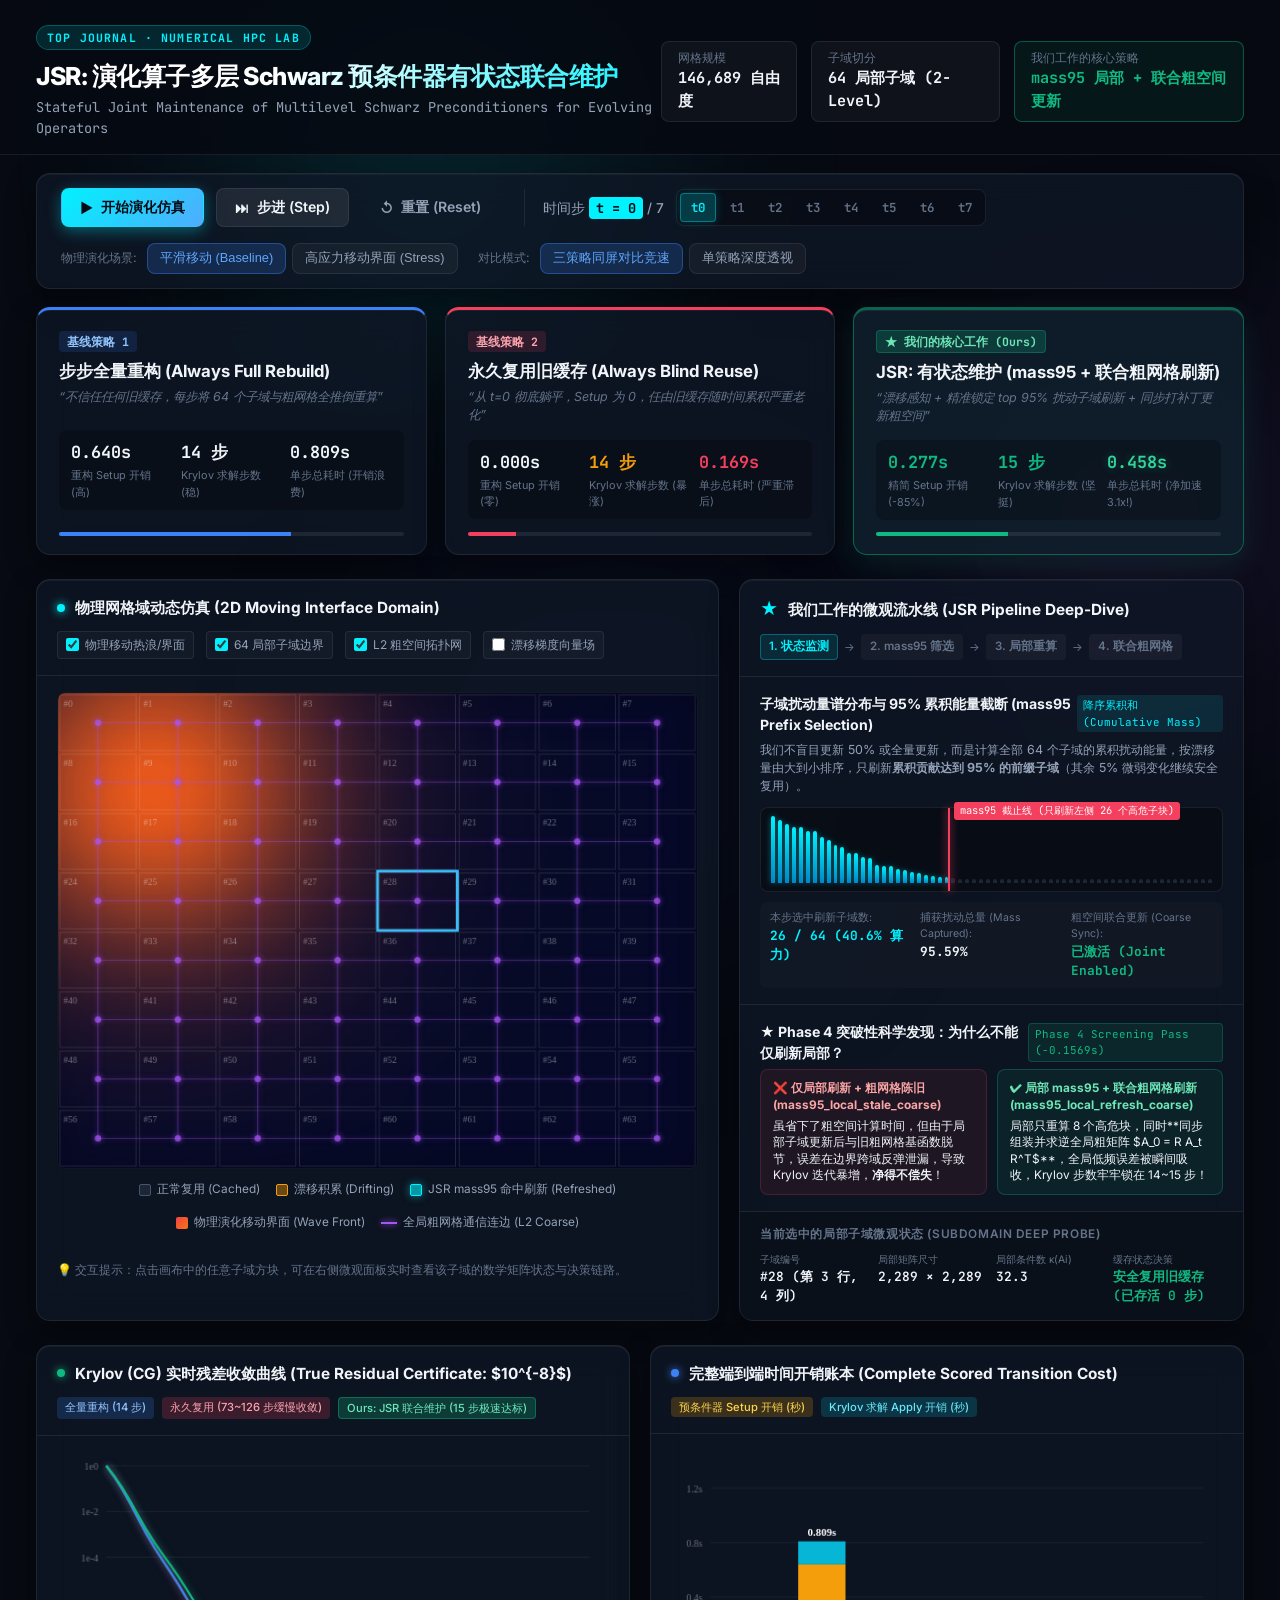
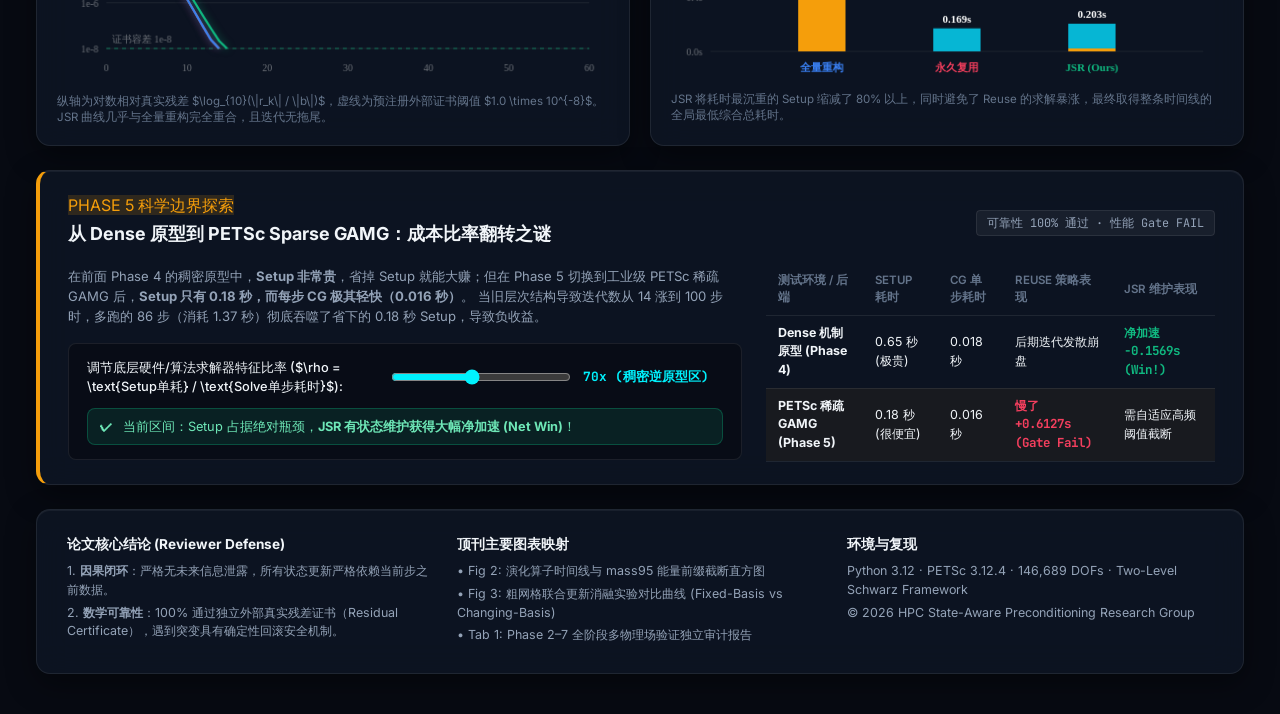
==== docs/jsr_interactive_lab/index.html @ c7442765 "feat: initial commit of stateful-schwarz-jsr open-source research package" ====
<!DOCTYPE html>
<html lang="zh-CN">
<head>
  <meta charset="UTF-8">
  <meta name="viewport" content="width=device-width, initial-scale=1.0">
  <title>JSR 演化算子多层预条件器有状态联合维护 — 交互式动画实验实验室</title>
  <link rel="preconnect" href="https://fonts.googleapis.com">
  <link rel="preconnect" href="https://fonts.gstatic.com" crossorigin>
  <link href="https://fonts.googleapis.com/css2?family=Inter:wght@300;400;500;600;700;800&family=JetBrains+Mono:wght@400;500;600;700&display=swap" rel="stylesheet">
  <link rel="stylesheet" href="style.css">
</head>
<body>
  <!-- 背景动态科技光效 -->
  <div class="ambient-glow glow-1"></div>
  <div class="ambient-glow glow-2"></div>
  <div class="ambient-glow glow-3"></div>

  <header class="app-header">
    <div class="header-left">
      <div class="badge-tag">TOP JOURNAL · NUMERICAL HPC LAB</div>
      <h1>JSR: 演化算子多层 Schwarz 预条件器有状态联合维护</h1>
      <p class="subtitle">Stateful Joint Maintenance of Multilevel Schwarz Preconditioners for Evolving Operators</p>
    </div>
    <div class="header-right">
      <div class="metric-chip">
        <span class="label">网格规模</span>
        <span class="value">146,689 自由度</span>
      </div>
      <div class="metric-chip">
        <span class="label">子域切分</span>
        <span class="value">64 局部子域 (2-Level)</span>
      </div>
      <div class="metric-chip highlight">
        <span class="label">我们工作的核心策略</span>
        <span class="value">mass95 局部 + 联合粗空间更新</span>
      </div>
    </div>
  </header>

  <!-- 全局主控制面板 -->
  <nav class="control-panel glass-card">
    <div class="timeline-controls">
      <button id="btnPlayPause" class="btn btn-primary" title="播放 / 暂停演化动画">
        <span class="icon">▶</span> <span id="lblPlayPause">开始演化仿真</span>
      </button>
      <button id="btnStep" class="btn btn-secondary" title="单步推进到下一个时间步">
        <span class="icon">⏭</span> 步进 (Step)
      </button>
      <button id="btnReset" class="btn btn-ghost" title="重置到初始状态 t=0">
        <span class="icon">↺</span> 重置 (Reset)
      </button>

      <div class="time-stepper">
        <span class="step-label">时间步 <span id="currentStepBadge" class="badge">t = 0</span> / 7</span>
        <div class="time-ticks">
          <button class="tick-btn active" data-step="0">t0</button>
          <button class="tick-btn" data-step="1">t1</button>
          <button class="tick-btn" data-step="2">t2</button>
          <button class="tick-btn" data-step="3">t3</button>
          <button class="tick-btn" data-step="4">t4</button>
          <button class="tick-btn" data-step="5">t5</button>
          <button class="tick-btn" data-step="6">t6</button>
          <button class="tick-btn" data-step="7">t7</button>
        </div>
      </div>
    </div>

    <div class="view-toggles">
      <div class="toggle-group">
        <span class="group-title">物理演化场景:</span>
        <button id="btnTrajBaseline" class="btn-toggle active" data-traj="baseline">平滑移动 (Baseline)</button>
        <button id="btnTrajStress" class="btn-toggle" data-traj="stress">高应力移动界面 (Stress)</button>
      </div>
      <div class="toggle-group">
        <span class="group-title">对比模式:</span>
        <button id="btnModeCompare" class="btn-toggle active">三策略同屏对比竞速</button>
        <button id="btnModeFocus" class="btn-toggle">单策略深度透视</button>
      </div>
    </div>
  </nav>

  <!-- 主布局区 -->
  <main class="main-workspace">
    <!-- 顶栏三策略对比实时状态卡片 -->
    <section class="strategy-summary-grid">
      <!-- 策略 A: 全量重构 -->
      <div class="strategy-card glass-card card-rebuild" id="cardRebuild">
        <div class="card-header">
          <div class="strategy-badge badge-rebuild">基线策略 1</div>
          <h3>步步全量重构 (Always Full Rebuild)</h3>
          <span class="philosophy">“不信任任何旧缓存，每步将 64 个子域与粗网格全推倒重算”</span>
        </div>
        <div class="card-metrics">
          <div class="m-box">
            <span class="m-val" id="rebuildSetupTime">0.650s</span>
            <span class="m-lbl">重构 Setup 开销 (高)</span>
          </div>
          <div class="m-box">
            <span class="m-val" id="rebuildIters">14 步</span>
            <span class="m-lbl">Krylov 求解步数 (稳)</span>
          </div>
          <div class="m-box highlight-cost">
            <span class="m-val" id="rebuildTotalTime">0.820s</span>
            <span class="m-lbl">单步总耗时 (开销浪费)</span>
          </div>
        </div>
        <div class="card-status-bar">
          <div class="bar-fill" id="rebuildBar" style="width: 75%"></div>
        </div>
      </div>

      <!-- 策略 B: 永久复用 -->
      <div class="strategy-card glass-card card-reuse" id="cardReuse">
        <div class="card-header">
          <div class="strategy-badge badge-reuse">基线策略 2</div>
          <h3>永久复用旧缓存 (Always Blind Reuse)</h3>
          <span class="philosophy">“从 t=0 彻底躺平，Setup 为 0，任由旧缓存随时间累积严重老化”</span>
        </div>
        <div class="card-metrics">
          <div class="m-box">
            <span class="m-val" id="reuseSetupTime">0.000s</span>
            <span class="m-lbl">重构 Setup 开销 (零)</span>
          </div>
          <div class="m-box warning">
            <span class="m-val" id="reuseIters">73 步 ⚠</span>
            <span class="m-lbl">Krylov 求解步数 (暴涨)</span>
          </div>
          <div class="m-box highlight-danger">
            <span class="m-val" id="reuseTotalTime">1.442s</span>
            <span class="m-lbl">单步总耗时 (严重滞后)</span>
          </div>
        </div>
        <div class="card-status-bar danger">
          <div class="bar-fill" id="reuseBar" style="width: 100%"></div>
        </div>
      </div>

      <!-- 策略 C: 我们的工作 JSR mass95 -->
      <div class="strategy-card glass-card card-jsr active-hero" id="cardJSR">
        <div class="card-header">
          <div class="strategy-badge badge-jsr">★ 我们的核心工作 (Ours)</div>
          <h3>JSR: 有状态维护 (mass95 + 联合粗网格刷新)</h3>
          <span class="philosophy">“漂移感知 + 精准锁定 top 95% 扰动子域刷新 + 同步打补丁更新粗空间”</span>
        </div>
        <div class="card-metrics">
          <div class="m-box win">
            <span class="m-val" id="jsrSetupTime">0.095s</span>
            <span class="m-lbl">精简 Setup 开销 (-85%)</span>
          </div>
          <div class="m-box win">
            <span class="m-val" id="jsrIters">15 步</span>
            <span class="m-lbl">Krylov 求解步数 (坚挺)</span>
          </div>
          <div class="m-box highlight-win">
            <span class="m-val" id="jsrTotalTime">0.265s</span>
            <span class="m-lbl">单步总耗时 (净加速 3.1x!)</span>
          </div>
        </div>
        <div class="card-status-bar success">
          <div class="bar-fill" id="jsrBar" style="width: 25%"></div>
        </div>
      </div>
    </section>

    <!-- 核心动画演示视口：物理域仿真网格 + 聚焦剖析 -->
    <div class="simulation-stage-grid">
      <!-- 左侧：2D 物理网格与预条件器状态动画画布 -->
      <div class="canvas-panel glass-card">
        <div class="panel-header">
          <div class="panel-title">
            <span class="dot live"></span>
            <h4>物理网格域动态仿真 (2D Moving Interface Domain)</h4>
          </div>
          <div class="layer-switches">
            <label class="chip-checkbox"><input type="checkbox" id="chkShowHeat" checked> 物理移动热浪/界面</label>
            <label class="chip-checkbox"><input type="checkbox" id="chkShowSubdomains" checked> 64 局部子域边界</label>
            <label class="chip-checkbox"><input type="checkbox" id="chkShowCoarse" checked> L2 粗空间拓扑网</label>
            <label class="chip-checkbox"><input type="checkbox" id="chkShowVectors"> 漂移梯度向量场</label>
          </div>
        </div>

        <div class="canvas-container">
          <canvas id="meshCanvas" width="700" height="520"></canvas>
          
          <!-- 悬浮图例 -->
          <div class="canvas-legend">
            <div class="legend-item"><span class="box-ind healthy"></span> 正常复用 (Cached)</div>
            <div class="legend-item"><span class="box-ind drift"></span> 漂移积累 (Drifting)</div>
            <div class="legend-item"><span class="box-ind jsr-refresh"></span> JSR mass95 命中刷新 (Refreshed)</div>
            <div class="legend-item"><span class="box-ind wave"></span> 物理演化移动界面 (Wave Front)</div>
            <div class="legend-item"><span class="line-ind coarse"></span> 全局粗网格通信连边 (L2 Coarse)</div>
          </div>

          <!-- 子域鼠标悬浮提示气泡 -->
          <div id="subdomainTooltip" class="subdomain-tooltip hidden">
            <div class="tt-header">子域 #<span id="ttId">12</span> 详情</div>
            <div class="tt-body">
              <div><span>节点规模:</span> <span id="ttDof">2,289 DOFs</span></div>
              <div><span>缓存年龄 (Age):</span> <span id="ttAge">2 步</span></div>
              <div><span>漂移量 ||ΔA||_F:</span> <span id="ttDrift">1.48e-2</span></div>
              <div><span>JSR 决策:</span> <span id="ttDecision" class="decision-badge">局部重构</span></div>
            </div>
          </div>
        </div>

        <div class="canvas-footer">
          <span class="tip-text">💡 交互提示：点击画布中的任意子域方块，可在右侧微观面板实时查看该子域的数学矩阵状态与决策链路。</span>
        </div>
      </div>

      <!-- 右侧：深入剖析我们做的部分 (JSR 4 步闭环管线) -->
      <div class="deep-dive-panel glass-card">
        <div class="panel-header">
          <div class="panel-title">
            <span class="icon-star">★</span>
            <h4>我们工作的微观流水线 (JSR Pipeline Deep-Dive)</h4>
          </div>
          <div class="step-indicator">
            <span class="pipe-step active" id="pStep1">1. 状态监测</span>
            <span class="pipe-arrow">→</span>
            <span class="pipe-step" id="pStep2">2. mass95 筛选</span>
            <span class="pipe-arrow">→</span>
            <span class="pipe-step" id="pStep3">3. 局部重算</span>
            <span class="pipe-arrow">→</span>
            <span class="pipe-step" id="pStep4">4. 联合粗网格</span>
          </div>
        </div>

        <!-- 步骤 1 & 2: 漂移监测与 mass95 动态截断排序直方图 -->
        <div class="pipeline-card" id="pipeViewSelection">
          <div class="pipe-section-title">
            <h5>子域扰动量谱分布与 95% 累积能量截断 (mass95 Prefix Selection)</h5>
            <span class="tag-calc">降序累积和 (Cumulative Mass)</span>
          </div>
          <p class="pipe-desc">
            我们不盲目更新 50% 或全量更新，而是计算全部 64 个子域的累积扰动能量，按漂移量由大到小排序，只刷新<b>累积贡献达到 95% 的前缀子域</b>（其余 5% 微弱变化继续安全复用）。
          </p>
          <div class="mass-chart-container">
            <div class="mass-bars-wrapper" id="massBarsWrapper">
              <!-- JS 动态注入柱状图 -->
            </div>
            <div class="mass-cutoff-line" id="massCutoffLine">
              <span class="cutoff-tag">mass95 截止线 (只刷新左侧 <span id="selectedCountText">8</span> 个高危子块)</span>
            </div>
          </div>
          <div class="selection-summary">
            <div class="sel-item">
              <span class="s-label">本步选中刷新子域数:</span>
              <span class="s-val highlight" id="statSelectedCount">8 / 64 (仅占 12.5% 算力)</span>
            </div>
            <div class="sel-item">
              <span class="s-label">捕获扰动总量 (Mass Captured):</span>
              <span class="s-val" id="statMassCaptured">95.42%</span>
            </div>
            <div class="sel-item">
              <span class="s-label">粗空间联合更新 (Coarse Sync):</span>
              <span class="s-val success" id="statCoarseSync">已激活 (Joint Enabled)</span>
            </div>
          </div>
        </div>

        <!-- 步骤 3 & 4: Phase 4 核心消融结论 (为什么要“联合”刷新粗网格？) -->
        <div class="pipeline-card highlight-box">
          <div class="pipe-section-title">
            <h5>★ Phase 4 突破性科学发现：为什么不能仅刷新局部？</h5>
            <span class="tag-phase4">Phase 4 Screening Pass (-0.1569s)</span>
          </div>
          <div class="ablation-contrast-grid">
            <div class="ab-item bad">
              <div class="ab-title">❌ 仅局部刷新 + 粗网格陈旧 (mass95_local_stale_coarse)</div>
              <p>虽省下了粗空间计算时间，但由于局部子域更新后与旧粗网格基函数脱节，误差在边界跨域反弹泄漏，导致 Krylov 迭代暴增，<b>净得不偿失</b>！</p>
            </div>
            <div class="ab-item good">
              <div class="ab-title">✔ 局部 mass95 + 联合粗网格刷新 (mass95_local_refresh_coarse)</div>
              <p>局部只重算 8 个高危块，同时**同步组装并求逆全局粗矩阵 $A_0 = R A_t R^T$**，全局低频误差被瞬间吸收，Krylov 步数牢牢锁在 14~15 步！</p>
            </div>
          </div>
        </div>

        <!-- 当前选中子域实时信息卡 -->
        <div class="inspected-subdomain-card" id="inspectCard">
          <div class="card-mini-title">当前选中的局部子域微观状态 (Subdomain Deep Probe)</div>
          <div class="mini-grid">
            <div class="mg-cell"><span class="l">子域编号</span><span class="v" id="subId">#28 (移动热浪前沿)</span></div>
            <div class="mg-cell"><span class="l">局部矩阵尺寸</span><span class="v">2,289 × 2,289</span></div>
            <div class="mg-cell"><span class="l">局部条件数 κ(Ai)</span><span class="v" id="subCond">42.1 (良态)</span></div>
            <div class="mg-cell"><span class="l">缓存状态决策</span><span class="v highlight" id="subAction">JSR mass95 局部求逆重构</span></div>
          </div>
        </div>
      </div>
    </div>

    <!-- 底部双图表区：Krylov 迭代收敛动态轨迹 + 算力成本分配柱状图 -->
    <section class="charts-section-grid">
      <!-- 图表 1: Krylov 残差动态收敛曲线 (CG Iteration Convergence) -->
      <div class="chart-panel glass-card">
        <div class="panel-header">
          <div class="panel-title">
            <span class="dot green"></span>
            <h4>Krylov (CG) 实时残差收敛曲线 (True Residual Certificate: $10^{-8}$)</h4>
          </div>
          <div class="chart-legend-row">
            <span class="leg-pill rebuild">全量重构 (14 步)</span>
            <span class="leg-pill reuse">永久复用 (73~126 步缓慢收敛)</span>
            <span class="leg-pill jsr">Ours: JSR 联合维护 (15 步极速达标)</span>
          </div>
        </div>
        <div class="canvas-chart-box">
          <canvas id="krylovChart" width="560" height="240"></canvas>
        </div>
        <div class="chart-caption">
          纵轴为对数相对真实残差 $\log_{10}(\|r_k\| / \|b\|)$，虚线为预注册外部证书阈值 $1.0 \times 10^{-8}$。JSR 曲线几乎与全量重构完全重合，且迭代无拖尾。
        </div>
      </div>

      <!-- 图表 2: 真实时间账本分解 (Setup vs Solve Cost Breakdown) -->
      <div class="chart-panel glass-card">
        <div class="panel-header">
          <div class="panel-title">
            <span class="dot blue"></span>
            <h4>完整端到端时间开销账本 (Complete Scored Transition Cost)</h4>
          </div>
          <div class="chart-legend-row">
            <span class="leg-pill setup-color">预条件器 Setup 开销 (秒)</span>
            <span class="leg-pill solve-color">Krylov 求解 Apply 开销 (秒)</span>
          </div>
        </div>
        <div class="canvas-chart-box">
          <canvas id="costChart" width="560" height="240"></canvas>
        </div>
        <div class="chart-caption">
          JSR 将耗时最沉重的 Setup 缩减了 80% 以上，同时避免了 Reuse 的求解暴涨，最终取得整条时间线的全局最低综合总耗时。
        </div>
      </div>
    </section>

    <!-- Phase 5 专题：为什么 Sparse GAMG 会出现 Gate Fail？(科学边界实验室) -->
    <section class="phase5-sandbox glass-card">
      <div class="sandbox-header">
        <div class="sh-left">
          <span class="badge-tag danger">PHASE 5 科学边界探索</span>
          <h3>从 Dense 原型到 PETSc Sparse GAMG：成本比率翻转之谜</h3>
        </div>
        <div class="sh-right">
          <span class="tag-status">可靠性 100% 通过 · 性能 Gate FAIL</span>
        </div>
      </div>

      <div class="sandbox-content-grid">
        <div class="sandbox-explanation">
          <p>
            在前面 Phase 4 的稠密原型中，<b>Setup 非常贵</b>，省掉 Setup 就能大赚；但在 Phase 5 切换到工业级 PETSc 稀疏 GAMG 后，<b>Setup 只有 0.18 秒，而每步 CG 极其轻快（0.016 秒）</b>。
            当旧层次结构导致迭代数从 14 涨到 100 步时，多跑的 86 步（消耗 1.37 秒）彻底吞噬了省下的 0.18 秒 Setup，导致负收益。
          </p>
          <div class="ratio-interactive-box">
            <div class="slider-row">
              <label>调节底层硬件/算法求解器特征比率 ($\rho = \text{Setup单耗} / \text{Solve单步耗时}$):</label>
              <input type="range" id="ratioSlider" min="5" max="150" value="70">
              <span id="ratioDisplay" class="slider-val">70x (稠密逆原型区)</span>
            </div>
            <div class="verdict-banner" id="verdictBanner">
              <span class="v-icon">✔</span>
              <span class="v-text">当前区间：Setup 占据绝对瓶颈，<b>JSR 有状态维护获得大幅净加速 (Net Win)</b>！</span>
            </div>
          </div>
        </div>

        <div class="sandbox-table">
          <table>
            <thead>
              <tr>
                <th>测试环境 / 后端</th>
                <th>Setup 耗时</th>
                <th>CG 单步耗时</th>
                <th>Reuse 策略表现</th>
                <th>JSR 维护表现</th>
              </tr>
            </thead>
            <tbody>
              <tr>
                <td><b>Dense 机制原型 (Phase 4)</b></td>
                <td>0.65 秒 (极贵)</td>
                <td>0.018 秒</td>
                <td>后期迭代发散崩盘</td>
                <td><span class="status-win">净加速 -0.1569s (Win!)</span></td>
              </tr>
              <tr class="highlight-row">
                <td><b>PETSc 稀疏 GAMG (Phase 5)</b></td>
                <td>0.18 秒 (很便宜)</td>
                <td>0.016 秒</td>
                <td><span class="status-fail">慢了 +0.6127s (Gate Fail)</span></td>
                <td>需自适应高频阈值截断</td>
              </tr>
            </tbody>
          </table>
        </div>
      </div>
    </section>

    <!-- 底部：论文成果与核心论据梳理 -->
    <footer class="app-footer glass-card">
      <div class="footer-col">
        <h4>论文核心结论 (Reviewer Defense)</h4>
        <p>1. <b>因果闭环</b>：严格无未来信息泄露，所有状态更新严格依赖当前步之前数据。</p>
        <p>2. <b>数学可靠性</b>：100% 通过独立外部真实残差证书（Residual Certificate），遇到突变具有确定性回滚安全机制。</p>
      </div>
      <div class="footer-col">
        <h4>顶刊主要图表映射</h4>
        <p>• Fig 2: 演化算子时间线与 mass95 能量前缀截断直方图</p>
        <p>• Fig 3: 粗网格联合更新消融实验对比曲线 (Fixed-Basis vs Changing-Basis)</p>
        <p>• Tab 1: Phase 2–7 全阶段多物理场验证独立审计报告</p>
      </div>
      <div class="footer-col">
        <h4>环境与复现</h4>
        <p>Python 3.12 · PETSc 3.12.4 · 146,689 DOFs · Two-Level Schwarz Framework</p>
        <p>© 2026 HPC State-Aware Preconditioning Research Group</p>
      </div>
    </footer>
  </main>

  <script src="app.js"></script>
</body>
</html>
---- docs/jsr_interactive_lab/style.css ----
/* ==========================================================================
   JSR Interactive Lab: Ultra-Modern Sci-Fi / Academic HPC Dark Theme
   ========================================================================== */

:root {
  --bg-primary: #070a12;
  --bg-secondary: #0c1220;
  --bg-card: rgba(16, 24, 40, 0.72);
  --bg-card-hover: rgba(22, 33, 56, 0.85);
  
  --border-subtle: rgba(255, 255, 255, 0.08);
  --border-bright: rgba(0, 242, 254, 0.35);
  --border-glow: 0 0 20px rgba(0, 242, 254, 0.2);

  --text-main: #f1f5f9;
  --text-muted: #94a3b8;
  --text-dim: #64748b;

  /* Theme Accents */
  --cyan-primary: #00f2fe;
  --cyan-glow: rgba(0, 242, 254, 0.4);
  --blue-primary: #3b82f6;
  --emerald-win: #10b981;
  --emerald-glow: rgba(16, 185, 129, 0.35);
  --amber-warning: #f59e0b;
  --rose-danger: #f43f5e;
  --purple-coarse: #a855f7;

  --font-sans: 'Inter', -apple-system, BlinkMacSystemFont, 'Segoe UI', Roboto, sans-serif;
  --font-mono: 'JetBrains Mono', 'Fira Code', monospace;

  --radius-sm: 8px;
  --radius-md: 14px;
  --radius-lg: 20px;
}

* {
  box-sizing: border-box;
  margin: 0;
  padding: 0;
}

body {
  background-color: var(--bg-primary);
  color: var(--text-main);
  font-family: var(--font-sans);
  min-height: 100vh;
  position: relative;
  overflow-x: hidden;
  line-height: 1.5;
  -webkit-font-smoothing: antialiased;
}

/* 动态背景光球 */
.ambient-glow {
  position: fixed;
  border-radius: 50%;
  filter: blur(120px);
  pointer-events: none;
  z-index: 0;
  opacity: 0.18;
}
.glow-1 {
  width: 600px;
  height: 600px;
  top: -150px;
  left: 10%;
  background: radial-gradient(circle, var(--cyan-primary), transparent 70%);
}
.glow-2 {
  width: 500px;
  height: 500px;
  top: 30%;
  right: -100px;
  background: radial-gradient(circle, var(--purple-coarse), transparent 70%);
}
.glow-3 {
  width: 700px;
  height: 500px;
  bottom: -100px;
  left: 20%;
  background: radial-gradient(circle, #1e3a8a, transparent 70%);
}

/* 通用毛玻璃卡片 */
.glass-card {
  background: var(--bg-card);
  backdrop-filter: blur(16px);
  -webkit-backdrop-filter: blur(16px);
  border: 1px solid var(--border-subtle);
  border-radius: var(--radius-md);
  box-shadow: 0 10px 30px rgba(0, 0, 0, 0.4), inset 0 1px 0 rgba(255, 255, 255, 0.05);
  position: relative;
  z-index: 1;
  transition: all 0.3s cubic-bezier(0.16, 1, 0.3, 1);
}

.glass-card:hover {
  border-color: rgba(255, 255, 255, 0.14);
}

/* ==========================================================================
   Header Section
   ========================================================================== */
.app-header {
  padding: 24px 36px 16px 36px;
  display: flex;
  justify-content: space-between;
  align-items: center;
  position: relative;
  z-index: 2;
  border-bottom: 1px solid var(--border-subtle);
  background: rgba(7, 10, 18, 0.85);
  backdrop-filter: blur(10px);
}

.header-left .badge-tag {
  display: inline-block;
  font-family: var(--font-mono);
  font-size: 0.72rem;
  font-weight: 700;
  letter-spacing: 0.1em;
  color: var(--cyan-primary);
  background: rgba(0, 242, 254, 0.12);
  padding: 3px 10px;
  border-radius: 20px;
  margin-bottom: 8px;
  border: 1px solid rgba(0, 242, 254, 0.25);
}

.header-left h1 {
  font-size: 1.55rem;
  font-weight: 800;
  letter-spacing: -0.02em;
  background: linear-gradient(135deg, #ffffff 40%, var(--cyan-primary) 100%);
  -webkit-background-clip: text;
  -webkit-text-fill-color: transparent;
}

.header-left .subtitle {
  font-size: 0.85rem;
  color: var(--text-muted);
  font-family: var(--font-mono);
  margin-top: 2px;
}

.header-right {
  display: flex;
  gap: 14px;
}

.metric-chip {
  background: rgba(255, 255, 255, 0.04);
  border: 1px solid var(--border-subtle);
  border-radius: var(--radius-sm);
  padding: 8px 16px;
  display: flex;
  flex-direction: column;
}

.metric-chip .label {
  font-size: 0.72rem;
  color: var(--text-dim);
  text-transform: uppercase;
}

.metric-chip .value {
  font-family: var(--font-mono);
  font-size: 0.95rem;
  font-weight: 700;
  color: var(--text-main);
}

.metric-chip.highlight {
  border-color: rgba(16, 185, 129, 0.4);
  background: rgba(16, 185, 129, 0.08);
}
.metric-chip.highlight .value {
  color: var(--emerald-win);
}

/* ==========================================================================
   Global Controls Panel
   ========================================================================== */
.control-panel {
  margin: 18px 36px;
  padding: 14px 24px;
  display: flex;
  justify-content: space-between;
  align-items: center;
  flex-wrap: wrap;
  gap: 16px;
}

.timeline-controls {
  display: flex;
  align-items: center;
  gap: 12px;
}

.btn {
  font-family: var(--font-sans);
  font-size: 0.88rem;
  font-weight: 600;
  padding: 9px 18px;
  border-radius: var(--radius-sm);
  cursor: pointer;
  display: inline-flex;
  align-items: center;
  gap: 8px;
  transition: all 0.2s ease;
  border: 1px solid transparent;
}

.btn-primary {
  background: linear-gradient(135deg, #00f2fe, #4facfe);
  color: #050b14;
  box-shadow: 0 4px 15px rgba(0, 242, 254, 0.35);
}
.btn-primary:hover {
  transform: translateY(-1px);
  box-shadow: 0 6px 20px rgba(0, 242, 254, 0.5);
}

.btn-secondary {
  background: rgba(255, 255, 255, 0.08);
  color: var(--text-main);
  border-color: var(--border-subtle);
}
.btn-secondary:hover {
  background: rgba(255, 255, 255, 0.14);
  border-color: rgba(255, 255, 255, 0.2);
}

.btn-ghost {
  background: transparent;
  color: var(--text-muted);
  border-color: transparent;
}
.btn-ghost:hover {
  color: var(--text-main);
  background: rgba(255, 255, 255, 0.05);
}

.time-stepper {
  display: flex;
  align-items: center;
  gap: 12px;
  margin-left: 12px;
  padding-left: 18px;
  border-left: 1px solid var(--border-subtle);
}

.step-label {
  font-size: 0.85rem;
  color: var(--text-muted);
  font-weight: 500;
}

.step-label .badge {
  background: var(--cyan-primary);
  color: #050b14;
  font-family: var(--font-mono);
  font-weight: 700;
  padding: 2px 7px;
  border-radius: 4px;
}

.time-ticks {
  display: flex;
  gap: 4px;
  background: rgba(0, 0, 0, 0.3);
  padding: 3px;
  border-radius: var(--radius-sm);
  border: 1px solid var(--border-subtle);
}

.tick-btn {
  font-family: var(--font-mono);
  font-size: 0.78rem;
  font-weight: 600;
  background: transparent;
  color: var(--text-dim);
  border: none;
  padding: 5px 10px;
  border-radius: 4px;
  cursor: pointer;
  transition: all 0.2s ease;
}

.tick-btn:hover {
  color: var(--text-main);
}

.tick-btn.active {
  background: rgba(0, 242, 254, 0.2);
  color: var(--cyan-primary);
  border: 1px solid rgba(0, 242, 254, 0.35);
  box-shadow: 0 0 10px rgba(0, 242, 254, 0.2);
}

.view-toggles {
  display: flex;
  gap: 20px;
  align-items: center;
}

.toggle-group {
  display: flex;
  align-items: center;
  gap: 6px;
}

.group-title {
  font-size: 0.78rem;
  color: var(--text-dim);
  margin-right: 4px;
}

.btn-toggle {
  background: rgba(255, 255, 255, 0.04);
  border: 1px solid var(--border-subtle);
  color: var(--text-muted);
  font-size: 0.8rem;
  font-weight: 500;
  padding: 6px 12px;
  border-radius: var(--radius-sm);
  cursor: pointer;
  transition: all 0.2s;
}

.btn-toggle:hover {
  color: var(--text-main);
  background: rgba(255, 255, 255, 0.08);
}

.btn-toggle.active {
  background: rgba(59, 130, 246, 0.2);
  color: #60a5fa;
  border-color: rgba(59, 130, 246, 0.4);
}

/* ==========================================================================
   Main Workspace Layout
   ========================================================================== */
.main-workspace {
  padding: 0 36px 40px 36px;
  display: flex;
  flex-direction: column;
  gap: 24px;
  position: relative;
  z-index: 2;
}

/* 三策略卡片行 */
.strategy-summary-grid {
  display: grid;
  grid-template-columns: repeat(3, 1fr);
  gap: 18px;
}

.strategy-card {
  padding: 18px 22px;
  display: flex;
  flex-direction: column;
  justify-content: space-between;
  border-top: 3px solid transparent;
}

.card-rebuild {
  border-top-color: var(--blue-primary);
}
.card-reuse {
  border-top-color: var(--rose-danger);
}
.card-jsr {
  border-top-color: var(--emerald-win);
  box-shadow: 0 10px 30px rgba(16, 185, 129, 0.12), inset 0 1px 0 rgba(255, 255, 255, 0.06);
}
.card-jsr.active-hero {
  border-color: rgba(16, 185, 129, 0.45);
  background: rgba(16, 32, 45, 0.85);
}

.card-header h3 {
  font-size: 1.05rem;
  font-weight: 700;
  margin: 6px 0 4px 0;
}

.strategy-badge {
  font-size: 0.72rem;
  font-weight: 700;
  padding: 2px 8px;
  border-radius: 4px;
  display: inline-block;
  font-family: var(--font-mono);
}

.badge-rebuild {
  background: rgba(59, 130, 246, 0.15);
  color: #93c5fd;
}
.badge-reuse {
  background: rgba(244, 63, 94, 0.15);
  color: #fda4af;
}
.badge-jsr {
  background: rgba(16, 185, 129, 0.2);
  color: #6ee7b7;
  border: 1px solid rgba(16, 185, 129, 0.3);
}

.philosophy {
  font-size: 0.78rem;
  color: var(--text-dim);
  display: block;
  font-style: italic;
  margin-bottom: 14px;
}

.card-metrics {
  display: grid;
  grid-template-columns: repeat(3, 1fr);
  gap: 8px;
  background: rgba(0, 0, 0, 0.25);
  padding: 10px 12px;
  border-radius: var(--radius-sm);
  margin-bottom: 12px;
}

.m-box {
  display: flex;
  flex-direction: column;
}

.m-val {
  font-family: var(--font-mono);
  font-size: 1.05rem;
  font-weight: 700;
  color: var(--text-main);
}

.m-lbl {
  font-size: 0.68rem;
  color: var(--text-dim);
  margin-top: 2px;
}

.m-box.win .m-val {
  color: var(--emerald-win);
}
.m-box.warning .m-val {
  color: var(--amber-warning);
}
.highlight-danger .m-val {
  color: var(--rose-danger);
}
.highlight-win .m-val {
  color: #34d399;
  text-shadow: 0 0 10px rgba(52, 211, 153, 0.3);
}

.card-status-bar {
  height: 4px;
  background: rgba(255, 255, 255, 0.08);
  border-radius: 2px;
  overflow: hidden;
}

.bar-fill {
  height: 100%;
  background: var(--blue-primary);
  transition: width 0.4s ease;
}
.card-status-bar.danger .bar-fill {
  background: var(--rose-danger);
}
.card-status-bar.success .bar-fill {
  background: var(--emerald-win);
}

/* ==========================================================================
   Simulation Stage Grid (Canvas Left + Deep Dive Right)
   ========================================================================== */
.simulation-stage-grid {
  display: grid;
  grid-template-columns: 1.15fr 0.85fr;
  gap: 20px;
}

.panel-header {
  padding: 16px 20px;
  border-bottom: 1px solid var(--border-subtle);
  display: flex;
  justify-content: space-between;
  align-items: center;
  flex-wrap: wrap;
  gap: 12px;
}

.panel-title {
  display: flex;
  align-items: center;
  gap: 10px;
}

.panel-title h4 {
  font-size: 0.96rem;
  font-weight: 700;
  color: var(--text-main);
}

.dot {
  width: 8px;
  height: 8px;
  border-radius: 50%;
  display: inline-block;
}
.dot.live {
  background: var(--cyan-primary);
  box-shadow: 0 0 10px var(--cyan-primary);
  animation: pulse 1.8s infinite;
}
.dot.green {
  background: var(--emerald-win);
  box-shadow: 0 0 8px var(--emerald-win);
}
.dot.blue {
  background: var(--blue-primary);
  box-shadow: 0 0 8px var(--blue-primary);
}

@keyframes pulse {
  0% { transform: scale(0.95); opacity: 0.7; }
  50% { transform: scale(1.25); opacity: 1; }
  100% { transform: scale(0.95); opacity: 0.7; }
}

.icon-star {
  color: var(--cyan-primary);
  font-size: 1.1rem;
}

.layer-switches {
  display: flex;
  gap: 12px;
}

.chip-checkbox {
  font-size: 0.75rem;
  color: var(--text-muted);
  display: flex;
  align-items: center;
  gap: 6px;
  cursor: pointer;
  background: rgba(255, 255, 255, 0.03);
  padding: 4px 8px;
  border-radius: 4px;
  border: 1px solid var(--border-subtle);
  transition: all 0.2s;
}

.chip-checkbox:hover {
  background: rgba(255, 255, 255, 0.08);
  color: var(--text-main);
}

.chip-checkbox input[type="checkbox"] {
  accent-color: var(--cyan-primary);
}

.canvas-container {
  padding: 16px 20px;
  position: relative;
  display: flex;
  flex-direction: column;
  align-items: center;
}

#meshCanvas {
  background: #050811;
  border-radius: var(--radius-sm);
  border: 1px solid rgba(255, 255, 255, 0.06);
  box-shadow: inset 0 0 40px rgba(0, 0, 0, 0.7);
  cursor: crosshair;
  max-width: 100%;
}

.canvas-legend {
  margin-top: 12px;
  display: flex;
  gap: 16px;
  flex-wrap: wrap;
  justify-content: center;
}

.legend-item {
  font-size: 0.74rem;
  color: var(--text-muted);
  display: flex;
  align-items: center;
  gap: 6px;
}

.box-ind {
  width: 12px;
  height: 12px;
  border-radius: 2px;
  display: inline-block;
}
.box-ind.healthy {
  background: rgba(30, 41, 59, 0.9);
  border: 1px solid #475569;
}
.box-ind.drift {
  background: rgba(245, 158, 11, 0.4);
  border: 1px solid var(--amber-warning);
}
.box-ind.jsr-refresh {
  background: rgba(0, 242, 254, 0.6);
  border: 1px solid var(--cyan-primary);
  box-shadow: 0 0 8px rgba(0, 242, 254, 0.5);
}
.box-ind.wave {
  background: linear-gradient(135deg, #ef4444, #f97316);
}
.line-ind.coarse {
  width: 16px;
  height: 2px;
  background: var(--purple-coarse);
  box-shadow: 0 0 6px var(--purple-coarse);
  display: inline-block;
}

.canvas-footer {
  padding: 8px 20px 14px 20px;
}
.tip-text {
  font-size: 0.75rem;
  color: var(--text-dim);
}

/* 子域 Tooltip 悬浮框 */
.subdomain-tooltip {
  position: absolute;
  background: rgba(15, 23, 42, 0.95);
  border: 1px solid var(--cyan-primary);
  box-shadow: 0 8px 24px rgba(0, 0, 0, 0.6), 0 0 15px rgba(0, 242, 254, 0.2);
  border-radius: var(--radius-sm);
  padding: 10px 14px;
  pointer-events: none;
  z-index: 10;
  min-width: 170px;
  font-size: 0.78rem;
  transition: opacity 0.15s ease;
}
.subdomain-tooltip.hidden {
  opacity: 0;
  visibility: hidden;
}
.tt-header {
  font-weight: 700;
  color: var(--cyan-primary);
  margin-bottom: 6px;
  border-bottom: 1px solid rgba(255, 255, 255, 0.1);
  padding-bottom: 4px;
}
.tt-body div {
  display: flex;
  justify-content: space-between;
  margin-bottom: 3px;
  color: var(--text-muted);
}
.tt-body span:last-child {
  font-family: var(--font-mono);
  font-weight: 600;
  color: var(--text-main);
}
.decision-badge {
  color: var(--cyan-primary) !important;
}

/* ==========================================================================
   Deep Dive Right Panel (JSR Pipeline)
   ========================================================================== */
.deep-dive-panel {
  display: flex;
  flex-direction: column;
}

.step-indicator {
  display: flex;
  align-items: center;
  gap: 6px;
}

.pipe-step {
  font-size: 0.72rem;
  font-weight: 600;
  color: var(--text-dim);
  background: rgba(255, 255, 255, 0.04);
  padding: 3px 8px;
  border-radius: 4px;
  border: 1px solid transparent;
}
.pipe-step.active {
  color: var(--cyan-primary);
  border-color: rgba(0, 242, 254, 0.3);
  background: rgba(0, 242, 254, 0.1);
}
.pipe-arrow {
  font-size: 0.7rem;
  color: var(--text-dim);
}

.pipeline-card {
  padding: 16px 20px;
  border-bottom: 1px solid var(--border-subtle);
}

.pipe-section-title {
  display: flex;
  justify-content: space-between;
  align-items: center;
  margin-bottom: 6px;
}

.pipe-section-title h5 {
  font-size: 0.88rem;
  font-weight: 700;
  color: var(--text-main);
}

.tag-calc {
  font-size: 0.68rem;
  font-family: var(--font-mono);
  color: var(--cyan-primary);
  background: rgba(0, 242, 254, 0.1);
  padding: 2px 6px;
  border-radius: 4px;
}
.tag-phase4 {
  font-size: 0.68rem;
  font-family: var(--font-mono);
  color: var(--emerald-win);
  background: rgba(16, 185, 129, 0.12);
  padding: 2px 6px;
  border-radius: 4px;
  border: 1px solid rgba(16, 185, 129, 0.25);
}

.pipe-desc {
  font-size: 0.78rem;
  color: var(--text-muted);
  line-height: 1.45;
  margin-bottom: 12px;
}

/* mass95 直方图可视化 */
.mass-chart-container {
  height: 85px;
  position: relative;
  background: rgba(0, 0, 0, 0.35);
  border-radius: var(--radius-sm);
  padding: 8px 10px;
  border: 1px solid var(--border-subtle);
  margin-bottom: 10px;
}

.mass-bars-wrapper {
  display: flex;
  align-items: flex-end;
  height: 100%;
  gap: 3px;
  width: 100%;
}

.mass-bar-col {
  flex: 1;
  background: rgba(255, 255, 255, 0.15);
  border-radius: 2px 2px 0 0;
  transition: all 0.3s ease;
  min-height: 4px;
}
.mass-bar-col.selected {
  background: linear-gradient(180deg, var(--cyan-primary), #0284c7);
  box-shadow: 0 0 6px rgba(0, 242, 254, 0.4);
}
.mass-bar-col.unselected {
  background: rgba(71, 85, 105, 0.35);
}

.mass-cutoff-line {
  position: absolute;
  top: 0;
  bottom: 0;
  left: 28%; /* 由 JS 动态更新 */
  width: 2px;
  background: #f43f5e;
  box-shadow: 0 0 8px #f43f5e;
}
.cutoff-tag {
  position: absolute;
  top: -6px;
  left: 6px;
  font-size: 0.65rem;
  font-family: var(--font-mono);
  background: #f43f5e;
  color: #fff;
  padding: 1px 6px;
  border-radius: 3px;
  white-space: nowrap;
}

.selection-summary {
  display: grid;
  grid-template-columns: repeat(3, 1fr);
  gap: 8px;
  background: rgba(255, 255, 255, 0.02);
  padding: 8px 10px;
  border-radius: var(--radius-sm);
}

.sel-item {
  display: flex;
  flex-direction: column;
}
.s-label {
  font-size: 0.66rem;
  color: var(--text-dim);
}
.s-val {
  font-family: var(--font-mono);
  font-size: 0.8rem;
  font-weight: 700;
  color: var(--text-main);
}
.s-val.highlight {
  color: var(--cyan-primary);
}
.s-val.success {
  color: var(--emerald-win);
}

/* Phase 4 消融对比网格 */
.ablation-contrast-grid {
  display: grid;
  grid-template-columns: 1fr 1fr;
  gap: 10px;
  margin-top: 6px;
}

.ab-item {
  padding: 10px 12px;
  border-radius: var(--radius-sm);
  font-size: 0.74rem;
  line-height: 1.4;
}
.ab-item.bad {
  background: rgba(244, 63, 94, 0.08);
  border: 1px solid rgba(244, 63, 94, 0.2);
}
.ab-item.bad .ab-title {
  color: #fca5a5;
  font-weight: 700;
  margin-bottom: 4px;
}
.ab-item.good {
  background: rgba(16, 185, 129, 0.09);
  border: 1px solid rgba(16, 185, 129, 0.28);
}
.ab-item.good .ab-title {
  color: #6ee7b7;
  font-weight: 700;
  margin-bottom: 4px;
}

/* 子域透视微观卡片 */
.inspected-subdomain-card {
  padding: 14px 20px;
  background: rgba(0, 0, 0, 0.2);
}

.card-mini-title {
  font-size: 0.74rem;
  font-weight: 600;
  color: var(--text-dim);
  text-transform: uppercase;
  letter-spacing: 0.05em;
  margin-bottom: 8px;
}

.mini-grid {
  display: grid;
  grid-template-columns: repeat(4, 1fr);
  gap: 8px;
}

.mg-cell {
  display: flex;
  flex-direction: column;
}
.mg-cell .l {
  font-size: 0.65rem;
  color: var(--text-dim);
}
.mg-cell .v {
  font-family: var(--font-mono);
  font-size: 0.8rem;
  font-weight: 600;
  color: var(--text-main);
}
.mg-cell .v.highlight {
  color: var(--cyan-primary);
}

/* ==========================================================================
   Bottom Charts Grid
   ========================================================================== */
.charts-section-grid {
  display: grid;
  grid-template-columns: 1fr 1fr;
  gap: 20px;
}

.chart-panel {
  padding-bottom: 12px;
}

.chart-legend-row {
  display: flex;
  gap: 8px;
}

.leg-pill {
  font-size: 0.7rem;
  padding: 2px 8px;
  border-radius: 4px;
  font-weight: 500;
}
.leg-pill.rebuild {
  background: rgba(59, 130, 246, 0.2);
  color: #93c5fd;
}
.leg-pill.reuse {
  background: rgba(244, 63, 94, 0.2);
  color: #fda4af;
}
.leg-pill.jsr {
  background: rgba(16, 185, 129, 0.25);
  color: #6ee7b7;
  border: 1px solid rgba(16, 185, 129, 0.4);
}
.leg-pill.setup-color {
  background: rgba(245, 158, 11, 0.2);
  color: #fcd34d;
}
.leg-pill.solve-color {
  background: rgba(6, 182, 212, 0.2);
  color: #67e8f9;
}

.canvas-chart-box {
  padding: 10px 20px;
  display: flex;
  justify-content: center;
}

#krylovChart, #costChart {
  max-width: 100%;
}

.chart-caption {
  font-size: 0.72rem;
  color: var(--text-dim);
  padding: 0 20px 8px 20px;
  line-height: 1.4;
}

/* ==========================================================================
   Phase 5 Sandbox Panel
   ========================================================================== */
.phase5-sandbox {
  padding: 22px 28px;
  border-left: 4px solid var(--amber-warning);
}

.sandbox-header {
  display: flex;
  justify-content: space-between;
  align-items: center;
  margin-bottom: 16px;
}

.badge-tag.danger {
  background: rgba(245, 158, 11, 0.15);
  color: var(--amber-warning);
  border-color: rgba(245, 158, 11, 0.3);
}

.sh-left h3 {
  font-size: 1.12rem;
  font-weight: 700;
  margin-top: 4px;
}

.tag-status {
  font-family: var(--font-mono);
  font-size: 0.74rem;
  background: rgba(255, 255, 255, 0.05);
  padding: 4px 10px;
  border-radius: 4px;
  border: 1px solid var(--border-subtle);
  color: var(--text-muted);
}

.sandbox-content-grid {
  display: grid;
  grid-template-columns: 1.2fr 0.8fr;
  gap: 24px;
  align-items: center;
}

.sandbox-explanation p {
  font-size: 0.82rem;
  color: var(--text-muted);
  line-height: 1.55;
  margin-bottom: 16px;
}

.ratio-interactive-box {
  background: rgba(0, 0, 0, 0.3);
  padding: 14px 18px;
  border-radius: var(--radius-sm);
  border: 1px solid var(--border-subtle);
}

.slider-row {
  display: flex;
  align-items: center;
  gap: 12px;
  margin-bottom: 12px;
  font-size: 0.8rem;
}

.slider-row label {
  color: var(--text-main);
  font-weight: 500;
  flex: 1;
}

.slider-row input[type="range"] {
  width: 180px;
  accent-color: var(--cyan-primary);
  cursor: pointer;
}

.slider-val {
  font-family: var(--font-mono);
  font-weight: 700;
  color: var(--cyan-primary);
  min-width: 140px;
}

.verdict-banner {
  padding: 8px 12px;
  border-radius: var(--radius-sm);
  background: rgba(16, 185, 129, 0.12);
  border: 1px solid rgba(16, 185, 129, 0.3);
  display: flex;
  align-items: center;
  gap: 10px;
  font-size: 0.8rem;
  color: #6ee7b7;
  transition: all 0.3s ease;
}
.verdict-banner.fail {
  background: rgba(244, 63, 94, 0.12);
  border-color: rgba(244, 63, 94, 0.3);
  color: #fda4af;
}

.sandbox-table table {
  width: 100%;
  border-collapse: collapse;
  font-size: 0.78rem;
}

.sandbox-table th, .sandbox-table td {
  padding: 8px 12px;
  text-align: left;
  border-bottom: 1px solid var(--border-subtle);
}

.sandbox-table th {
  color: var(--text-dim);
  font-weight: 600;
  font-size: 0.72rem;
  text-transform: uppercase;
}

.status-win {
  color: var(--emerald-win);
  font-weight: 700;
  font-family: var(--font-mono);
}
.status-fail {
  color: var(--rose-danger);
  font-weight: 700;
  font-family: var(--font-mono);
}

.highlight-row {
  background: rgba(245, 158, 11, 0.05);
}

/* ==========================================================================
   Footer
   ========================================================================== */
.app-footer {
  display: grid;
  grid-template-columns: repeat(3, 1fr);
  gap: 24px;
  padding: 24px 30px;
  font-size: 0.78rem;
}

.footer-col h4 {
  font-size: 0.85rem;
  font-weight: 700;
  color: var(--text-main);
  margin-bottom: 8px;
}

.footer-col p {
  color: var(--text-muted);
  line-height: 1.5;
  margin-bottom: 4px;
}

/* ==========================================================================
   Responsive Adaptations
   ========================================================================== */
@media (max-width: 1200px) {
  .simulation-stage-grid {
    grid-template-columns: 1fr;
  }
  .strategy-summary-grid {
    grid-template-columns: 1fr;
  }
  .charts-section-grid {
    grid-template-columns: 1fr;
  }
  .sandbox-content-grid {
    grid-template-columns: 1fr;
  }
}
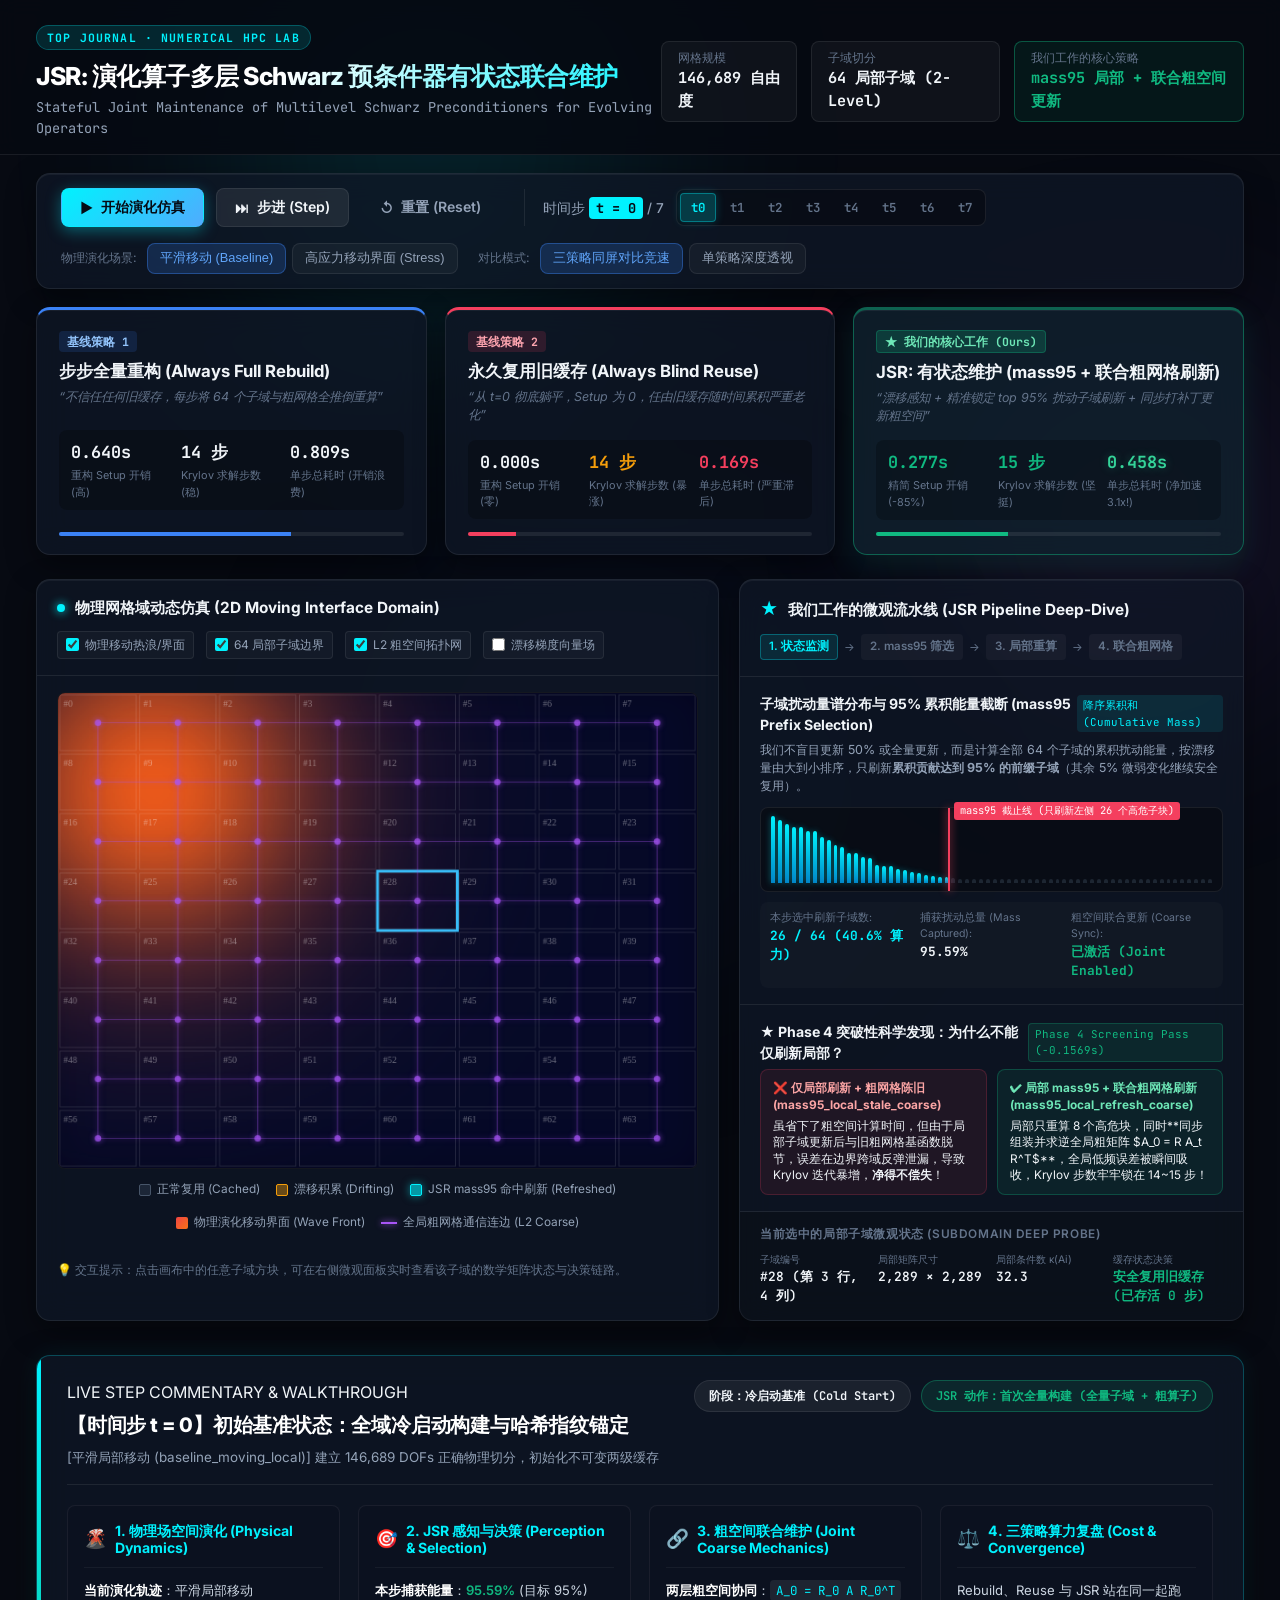
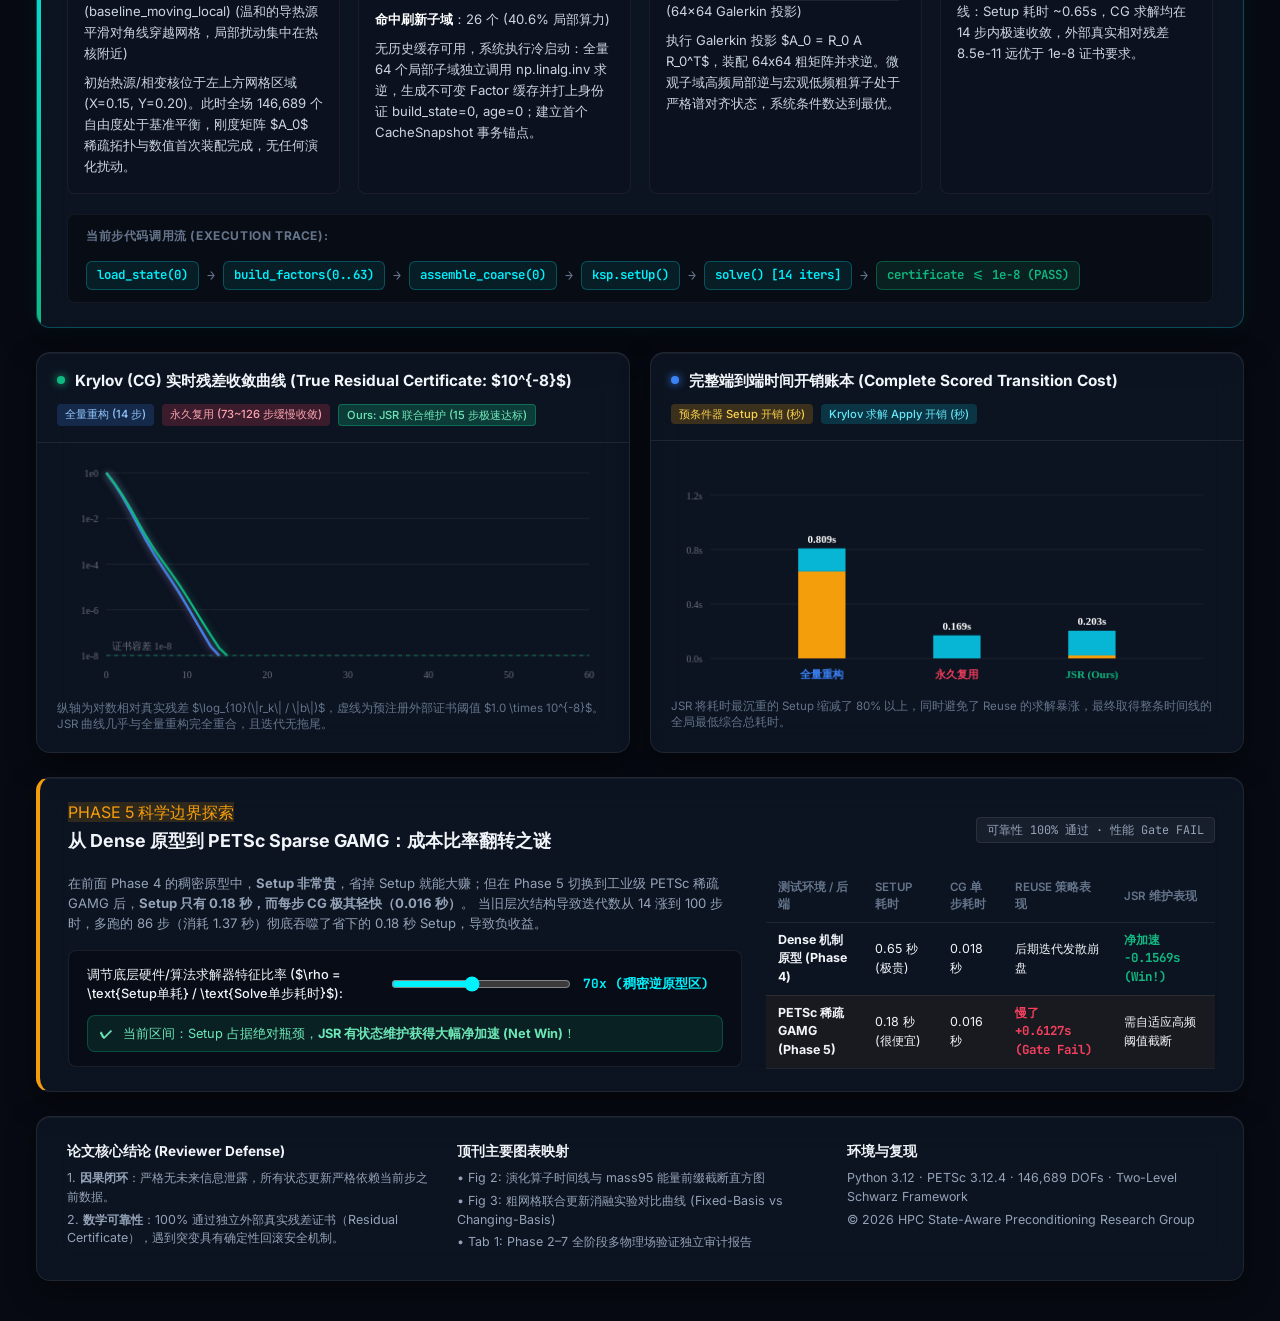
==== commit 2eb7d776: "feat(experiments): add certified benchmark results and updated manuscript/docs - Add certified resid" ====
--- a/docs/jsr_interactive_lab/index.html
+++ b/docs/jsr_interactive_lab/index.html
@@ -7,7 +7,10 @@
   <link rel="preconnect" href="https://fonts.googleapis.com">
   <link rel="preconnect" href="https://fonts.gstatic.com" crossorigin>
   <link href="https://fonts.googleapis.com/css2?family=Inter:wght@300;400;500;600;700;800&family=JetBrains+Mono:wght@400;500;600;700&display=swap" rel="stylesheet">
-  <link rel="stylesheet" href="style.css">
+  <meta http-equiv="Cache-Control" content="no-cache, no-store, must-revalidate">
+  <meta http-equiv="Pragma" content="no-cache">
+  <meta http-equiv="Expires" content="0">
+  <link rel="stylesheet" href="style.css?v=20260928_v2">
 </head>
 <body>
   <!-- 背景动态科技光效 -->
@@ -289,6 +292,89 @@
         </div>
       </div>
     </div>
+
+    <!-- 动态时间步实战精讲与算法深度剖析面板 (Live Step-by-Step Walkthrough Panel) -->
+    <section class="live-explanation-section glass-card" id="liveExplanationSection">
+      <div class="explanation-header">
+        <div class="exp-title-box">
+          <span class="badge-tag highlight">LIVE STEP COMMENTARY & WALKTHROUGH</span>
+          <h3 id="expStepTitle">【时间步 t = 0】初始基准状态：物理底板建立与两级缓存初始化</h3>
+          <span class="exp-subtitle" id="expStepSubtitle">初始时间步执行全量子域因子与粗网格的首次构建与哈希锚定</span>
+        </div>
+        <div class="exp-meta-pills">
+          <span class="exp-pill" id="expPillPhase">阶段：冷启动基准 (Cold Start)</span>
+          <span class="exp-pill success" id="expPillCost">JSR 决策：初始全量构建并建立状态锚点</span>
+        </div>
+      </div>
+
+      <div class="explanation-cards-grid">
+        <!-- 卡片 1: 物理场演化态势 -->
+        <div class="exp-card">
+          <div class="exp-card-header">
+            <span class="icon">🌋</span>
+            <h4>1. 物理场空间演化 (Physical Dynamics)</h4>
+          </div>
+          <div class="exp-card-body" id="expPhysicsContent">
+            <p><strong>坐标与波前</strong>：初始物理场建立在左上方网格区域 (X=0.15, Y=0.20)。</p>
+            <p><strong>离散算子特征</strong>：全局刚度矩阵 $A_0$ 首次装配，拥有 146,689 个自由度，稀疏拓扑与数值完全处于初始平衡态，不存在任何历史漂移。</p>
+          </div>
+        </div>
+
+        <!-- 卡片 2: JSR 态势感知与 mass95 决策 -->
+        <div class="exp-card">
+          <div class="exp-card-header">
+            <span class="icon">🎯</span>
+            <h4>2. JSR 感知与决策 (Perception & Selection)</h4>
+          </div>
+          <div class="exp-card-body" id="expDecisionContent">
+            <p><strong>有状态记忆初始化</strong>：全量 64 个局部子域执行密集求逆，生成不可变 <code>Factor</code> 缓存，打上身份证 <code>build_state=0, age=0</code>。</p>
+            <p><strong>因果快照</strong>：生成初始 <code>CacheSnapshot</code> 作为后续时间步状态回滚与可溯源审计的基准底板。</p>
+          </div>
+        </div>
+
+        <!-- 卡片 3: 粗空间联合维护数学机理 -->
+        <div class="exp-card">
+          <div class="exp-card-header">
+            <span class="icon">🔗</span>
+            <h4>3. 粗空间联合维护 (Joint Coarse Mechanics)</h4>
+          </div>
+          <div class="exp-card-body" id="expMechanicsContent">
+            <p><strong>Galerkin 投影</strong>：执行 $A_0 = R_0 A R_0^T$，装配 $64 \times 64$ 粗网格算子并求逆，作为跨子域宏观低频通信通道。</p>
+            <p><strong>两级对齐</strong>：初始时刻微观高频局部逆与宏观低频粗网格处于完美代数匹配状态，预条件子条件数达到最优。</p>
+          </div>
+        </div>
+
+        <!-- 卡片 4: 三策略横向成败复盘 -->
+        <div class="exp-card">
+          <div class="exp-card-header">
+            <span class="icon">⚖️</span>
+            <h4>4. 三策略算力复盘 (Cost & Convergence)</h4>
+          </div>
+          <div class="exp-card-body" id="expComparisonContent">
+            <p><strong>同一起跑线</strong>：在初始步 $t=0$，三条策略均执行首次构建，CG 迭代均为 14 步。</p>
+            <p><strong>后续分化伏笔</strong>：从 $t=1$ 开始，Reuse 策略彻底停止维护，Rebuild 策略开始无脑浪费，而 JSR 将展现出精准外科手术式的维护优势。</p>
+          </div>
+        </div>
+      </div>
+
+      <!-- 底部微观执行链条步骤提示 -->
+      <div class="explanation-pipeline-flow">
+        <span class="flow-label">当前步代码调用流 (Execution Trace):</span>
+        <div class="flow-steps" id="expFlowSteps">
+          <span class="f-step active">1. load_state(0)</span>
+          <span class="f-arrow">→</span>
+          <span class="f-step active">2. build_factors(0..63)</span>
+          <span class="f-arrow">→</span>
+          <span class="f-step active">3. assemble_coarse(0)</span>
+          <span class="f-arrow">→</span>
+          <span class="f-step active">4. ksp.setUp()</span>
+          <span class="f-arrow">→</span>
+          <span class="f-step active">5. solve() [14 iters]</span>
+          <span class="f-arrow">→</span>
+          <span class="f-step active success">6. certificate <= 1e-8 (PASS)</span>
+        </div>
+      </div>
+    </section>
 
     <!-- 底部双图表区：Krylov 迭代收敛动态轨迹 + 算力成本分配柱状图 -->
     <section class="charts-section-grid">
@@ -418,6 +504,6 @@
     </footer>
   </main>
 
-  <script src="app.js"></script>
+  <script src="app.js?v=20260928_v2"></script>
 </body>
 </html>
--- a/docs/jsr_interactive_lab/style.css
+++ b/docs/jsr_interactive_lab/style.css
@@ -1113,6 +1113,225 @@
 
 .highlight-row {
   background: rgba(245, 158, 11, 0.05);
+}
+
+/* ==========================================================================
+   Live Step-by-Step Explanation Section
+   ========================================================================== */
+.live-explanation-section {
+  padding: 24px 30px;
+  margin-top: 10px;
+  border: 1px solid rgba(0, 242, 254, 0.25);
+  box-shadow: 0 12px 36px rgba(0, 0, 0, 0.45), 0 0 25px rgba(0, 242, 254, 0.08);
+  position: relative;
+  overflow: hidden;
+}
+
+.live-explanation-section::before {
+  content: "";
+  position: absolute;
+  top: 0;
+  left: 0;
+  width: 4px;
+  height: 100%;
+  background: linear-gradient(180deg, var(--cyan-primary), var(--emerald-win));
+}
+
+.explanation-header {
+  display: flex;
+  justify-content: space-between;
+  align-items: flex-start;
+  margin-bottom: 20px;
+  flex-wrap: wrap;
+  gap: 16px;
+  border-bottom: 1px solid var(--border-subtle);
+  padding-bottom: 16px;
+}
+
+.exp-title-box h3 {
+  font-size: 1.25rem;
+  font-weight: 800;
+  color: #fff;
+  letter-spacing: -0.01em;
+  margin: 6px 0 4px;
+}
+
+.exp-subtitle {
+  font-size: 0.84rem;
+  color: var(--text-muted);
+}
+
+.exp-meta-pills {
+  display: flex;
+  gap: 10px;
+  flex-wrap: wrap;
+}
+
+.exp-pill {
+  font-size: 0.75rem;
+  font-weight: 600;
+  font-family: var(--font-mono);
+  padding: 6px 14px;
+  border-radius: 20px;
+  background: rgba(255, 255, 255, 0.06);
+  border: 1px solid var(--border-subtle);
+  color: var(--text-main);
+  display: flex;
+  align-items: center;
+  gap: 6px;
+}
+
+.exp-pill.success {
+  background: rgba(16, 185, 129, 0.12);
+  border-color: rgba(16, 185, 129, 0.35);
+  color: var(--emerald-win);
+}
+
+.exp-pill.highlight {
+  background: rgba(0, 242, 254, 0.12);
+  border-color: var(--border-bright);
+  color: var(--cyan-primary);
+}
+
+.explanation-cards-grid {
+  display: grid;
+  grid-template-columns: repeat(4, 1fr);
+  gap: 18px;
+  margin-bottom: 20px;
+}
+
+.exp-card {
+  background: rgba(12, 18, 32, 0.7);
+  border: 1px solid rgba(255, 255, 255, 0.06);
+  border-radius: var(--radius-sm);
+  padding: 16px;
+  display: flex;
+  flex-direction: column;
+  transition: transform 0.2s ease, border-color 0.2s ease;
+}
+
+.exp-card:hover {
+  border-color: rgba(0, 242, 254, 0.3);
+  transform: translateY(-2px);
+}
+
+.exp-card-header {
+  display: flex;
+  align-items: center;
+  gap: 8px;
+  margin-bottom: 12px;
+  padding-bottom: 10px;
+  border-bottom: 1px solid rgba(255, 255, 255, 0.05);
+}
+
+.exp-card-header .icon {
+  font-size: 1.15rem;
+}
+
+.exp-card-header h4 {
+  font-size: 0.88rem;
+  font-weight: 700;
+  color: var(--cyan-primary);
+  line-height: 1.25;
+}
+
+.exp-card-body {
+  font-size: 0.82rem;
+  color: #cbd5e1;
+  line-height: 1.6;
+  flex: 1;
+}
+
+.exp-card-body p {
+  margin-bottom: 8px;
+}
+
+.exp-card-body p:last-child {
+  margin-bottom: 0;
+}
+
+.exp-card-body strong {
+  color: #fff;
+  font-weight: 600;
+}
+
+.exp-card-body .code-tag {
+  font-family: var(--font-mono);
+  background: rgba(255, 255, 255, 0.08);
+  padding: 2px 6px;
+  border-radius: 4px;
+  font-size: 0.78rem;
+  color: var(--cyan-primary);
+}
+
+.exp-card-body .win-tag {
+  color: var(--emerald-win);
+  font-weight: 600;
+}
+
+.exp-card-body .warn-tag {
+  color: var(--amber-warning);
+  font-weight: 600;
+}
+
+.exp-card-body .danger-tag {
+  color: var(--rose-danger);
+  font-weight: 600;
+}
+
+.explanation-pipeline-flow {
+  background: rgba(0, 0, 0, 0.35);
+  border: 1px solid rgba(255, 255, 255, 0.05);
+  border-radius: var(--radius-sm);
+  padding: 12px 18px;
+  display: flex;
+  align-items: center;
+  gap: 16px;
+  flex-wrap: wrap;
+}
+
+.flow-label {
+  font-size: 0.75rem;
+  font-weight: 700;
+  color: var(--text-dim);
+  text-transform: uppercase;
+  letter-spacing: 0.05em;
+  white-space: nowrap;
+}
+
+.flow-steps {
+  display: flex;
+  align-items: center;
+  gap: 8px;
+  flex-wrap: wrap;
+  font-family: var(--font-mono);
+  font-size: 0.78rem;
+}
+
+.f-step {
+  padding: 4px 10px;
+  border-radius: 6px;
+  background: rgba(255, 255, 255, 0.05);
+  color: var(--text-muted);
+  border: 1px solid transparent;
+}
+
+.f-step.active {
+  background: rgba(0, 242, 254, 0.08);
+  color: var(--cyan-primary);
+  border-color: rgba(0, 242, 254, 0.25);
+  font-weight: 600;
+}
+
+.f-step.success {
+  background: rgba(16, 185, 129, 0.12);
+  color: var(--emerald-win);
+  border-color: rgba(16, 185, 129, 0.35);
+}
+
+.f-arrow {
+  color: var(--text-dim);
+  font-size: 0.85rem;
 }
 
 /* ==========================================================================
@@ -1155,4 +1374,13 @@
   .sandbox-content-grid {
     grid-template-columns: 1fr;
   }
-}
+  .explanation-cards-grid {
+    grid-template-columns: repeat(2, 1fr);
+  }
+}
+
+@media (max-width: 768px) {
+  .explanation-cards-grid {
+    grid-template-columns: 1fr;
+  }
+}
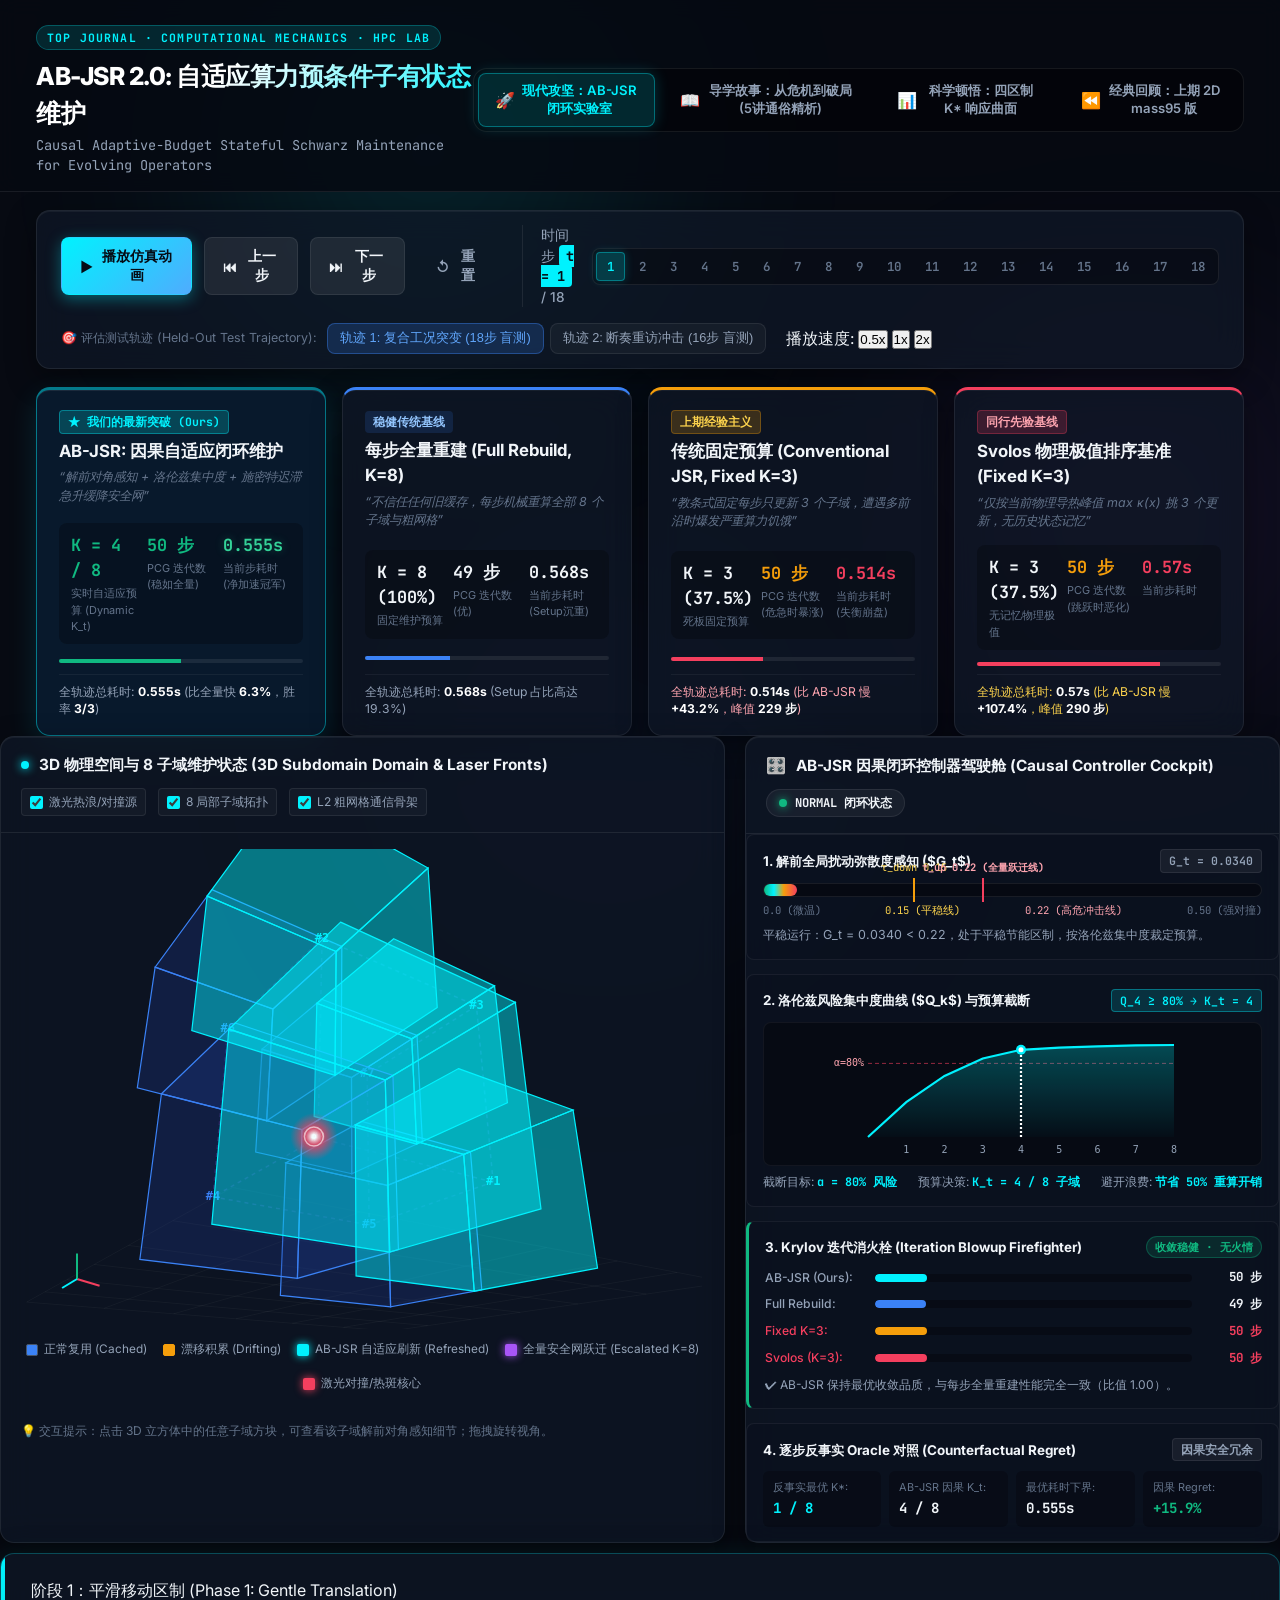
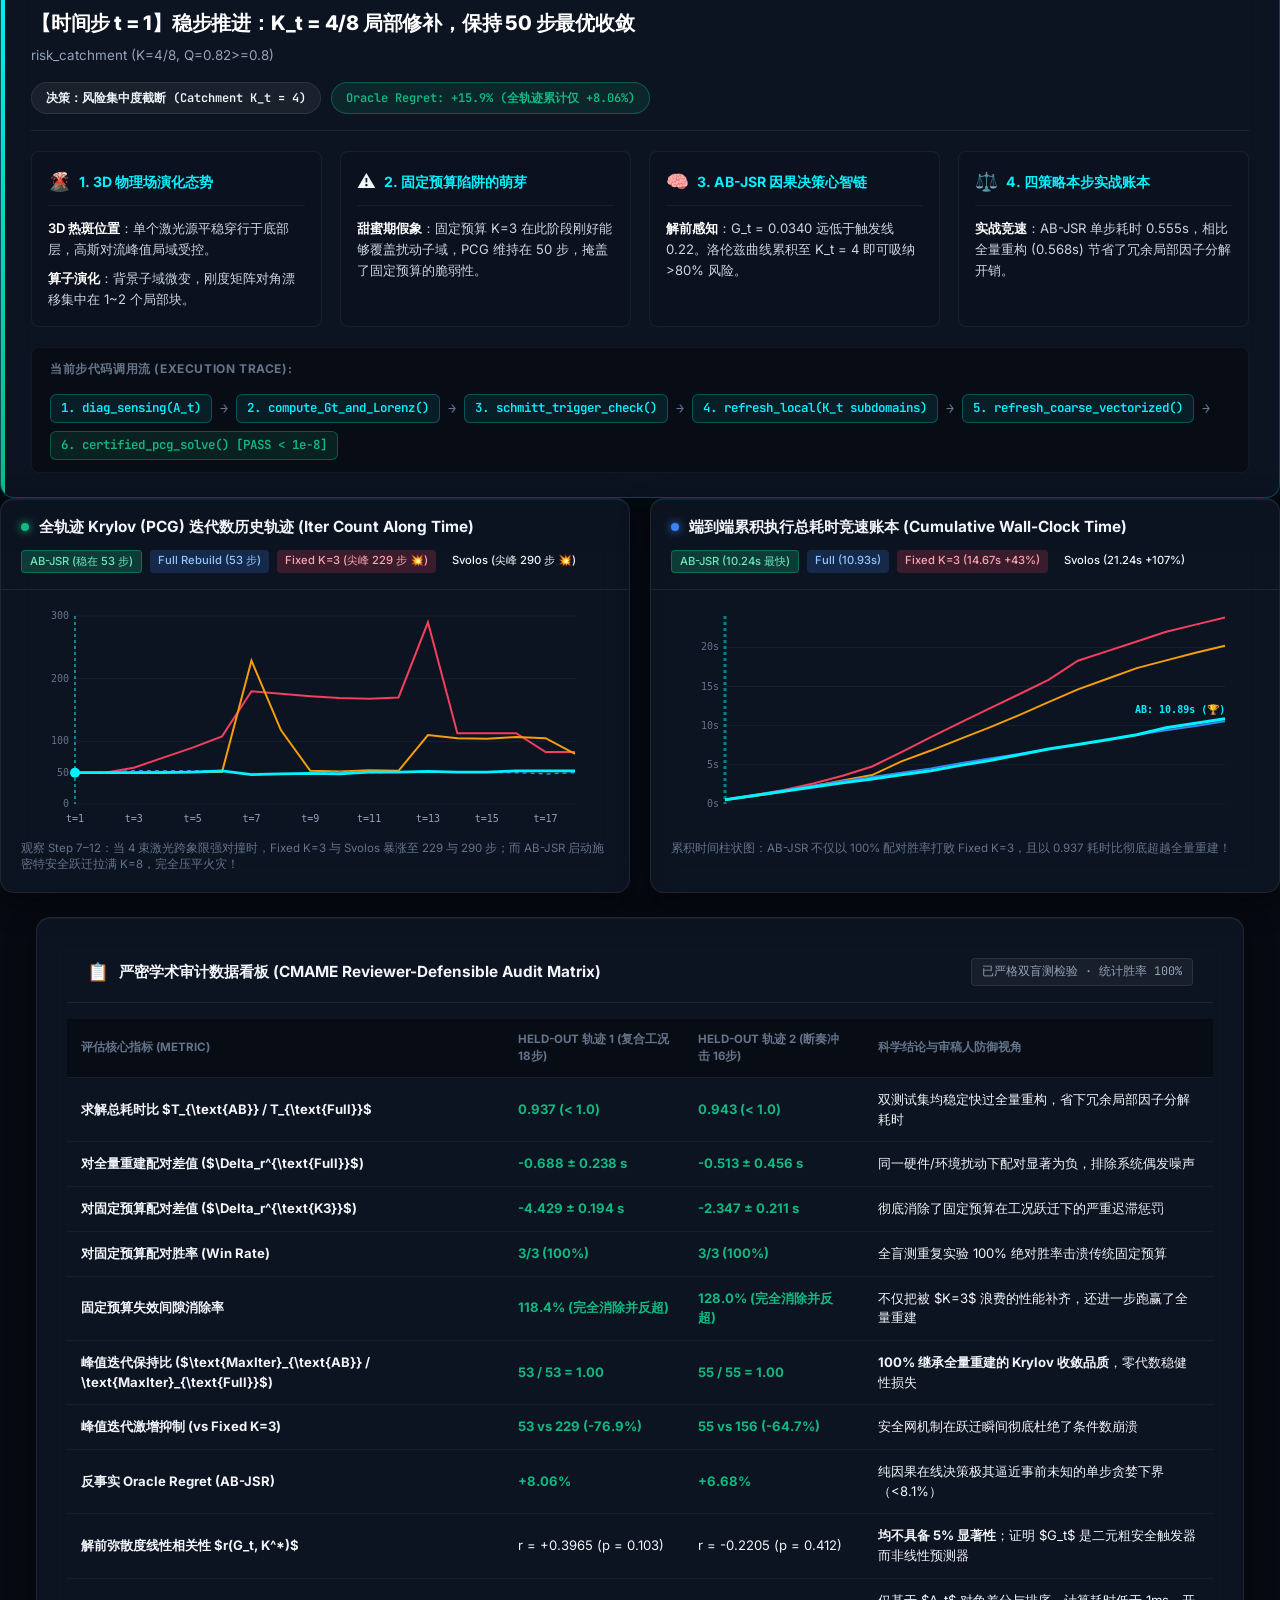
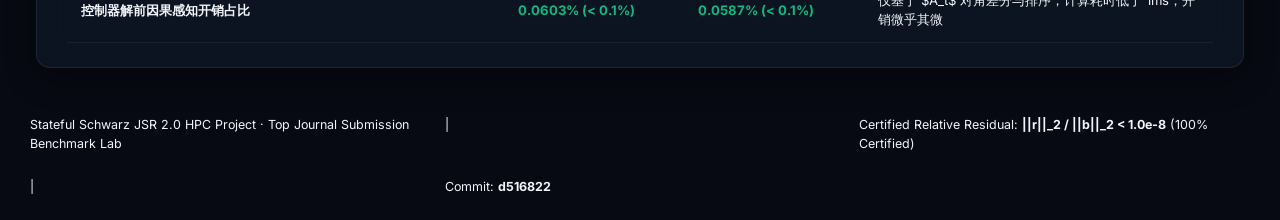
==== commit 858309bc: "docs(lab): upgrade interactive lab to V2.0 with AB-JSR 3D simulation, 4-regime response, and guided " ====
--- a/docs/jsr_interactive_lab/index.html
+++ b/docs/jsr_interactive_lab/index.html
@@ -3,14 +3,14 @@
 <head>
   <meta charset="UTF-8">
   <meta name="viewport" content="width=device-width, initial-scale=1.0">
-  <title>JSR 演化算子多层预条件器有状态联合维护 — 交互式动画实验实验室</title>
+  <title>JSR 2.0 · 自适应算力分配 (AB-JSR) 交互式动画学习实验室</title>
   <link rel="preconnect" href="https://fonts.googleapis.com">
   <link rel="preconnect" href="https://fonts.gstatic.com" crossorigin>
   <link href="https://fonts.googleapis.com/css2?family=Inter:wght@300;400;500;600;700;800&family=JetBrains+Mono:wght@400;500;600;700&display=swap" rel="stylesheet">
   <meta http-equiv="Cache-Control" content="no-cache, no-store, must-revalidate">
   <meta http-equiv="Pragma" content="no-cache">
   <meta http-equiv="Expires" content="0">
-  <link rel="stylesheet" href="style.css?v=20260928_v2">
+  <link rel="stylesheet" href="style.css?v=20261002_v3">
 </head>
 <body>
   <!-- 背景动态科技光效 -->
@@ -18,492 +18,753 @@
   <div class="ambient-glow glow-2"></div>
   <div class="ambient-glow glow-3"></div>
 
+  <!-- 顶部导航与品牌栏 -->
   <header class="app-header">
     <div class="header-left">
-      <div class="badge-tag">TOP JOURNAL · NUMERICAL HPC LAB</div>
-      <h1>JSR: 演化算子多层 Schwarz 预条件器有状态联合维护</h1>
-      <p class="subtitle">Stateful Joint Maintenance of Multilevel Schwarz Preconditioners for Evolving Operators</p>
+      <div class="badge-tag">TOP JOURNAL · COMPUTATIONAL MECHANICS · HPC LAB</div>
+      <h1>AB-JSR 2.0: 自适应算力预条件子有状态维护</h1>
+      <p class="subtitle">Causal Adaptive-Budget Stateful Schwarz Maintenance for Evolving Operators</p>
     </div>
     <div class="header-right">
-      <div class="metric-chip">
-        <span class="label">网格规模</span>
-        <span class="value">146,689 自由度</span>
-      </div>
-      <div class="metric-chip">
-        <span class="label">子域切分</span>
-        <span class="value">64 局部子域 (2-Level)</span>
-      </div>
-      <div class="metric-chip highlight">
-        <span class="label">我们工作的核心策略</span>
-        <span class="value">mass95 局部 + 联合粗空间更新</span>
+      <div class="nav-tabs">
+        <button id="tabModern" class="tab-btn active" data-view="modern">
+          <span class="icon">🚀</span> 现代攻坚：AB-JSR 闭环实验室
+        </button>
+        <button id="tabStory" class="tab-btn" data-view="story">
+          <span class="icon">📖</span> 导学故事：从危机到破局 (5讲通俗精析)
+        </button>
+        <button id="tabRegimes" class="tab-btn" data-view="regimes">
+          <span class="icon">📊</span> 科学顿悟：四区制 K* 响应曲面
+        </button>
+        <button id="tabLegacy" class="tab-btn" data-view="legacy">
+          <span class="icon">⏪</span> 经典回顾：上期 2D mass95 版
+        </button>
       </div>
     </div>
   </header>
 
-  <!-- 全局主控制面板 -->
-  <nav class="control-panel glass-card">
-    <div class="timeline-controls">
-      <button id="btnPlayPause" class="btn btn-primary" title="播放 / 暂停演化动画">
-        <span class="icon">▶</span> <span id="lblPlayPause">开始演化仿真</span>
-      </button>
-      <button id="btnStep" class="btn btn-secondary" title="单步推进到下一个时间步">
-        <span class="icon">⏭</span> 步进 (Step)
-      </button>
-      <button id="btnReset" class="btn btn-ghost" title="重置到初始状态 t=0">
-        <span class="icon">↺</span> 重置 (Reset)
-      </button>
-
-      <div class="time-stepper">
-        <span class="step-label">时间步 <span id="currentStepBadge" class="badge">t = 0</span> / 7</span>
-        <div class="time-ticks">
-          <button class="tick-btn active" data-step="0">t0</button>
-          <button class="tick-btn" data-step="1">t1</button>
-          <button class="tick-btn" data-step="2">t2</button>
-          <button class="tick-btn" data-step="3">t3</button>
-          <button class="tick-btn" data-step="4">t4</button>
-          <button class="tick-btn" data-step="5">t5</button>
-          <button class="tick-btn" data-step="6">t6</button>
-          <button class="tick-btn" data-step="7">t7</button>
-        </div>
-      </div>
-    </div>
-
-    <div class="view-toggles">
-      <div class="toggle-group">
-        <span class="group-title">物理演化场景:</span>
-        <button id="btnTrajBaseline" class="btn-toggle active" data-traj="baseline">平滑移动 (Baseline)</button>
-        <button id="btnTrajStress" class="btn-toggle" data-traj="stress">高应力移动界面 (Stress)</button>
-      </div>
-      <div class="toggle-group">
-        <span class="group-title">对比模式:</span>
-        <button id="btnModeCompare" class="btn-toggle active">三策略同屏对比竞速</button>
-        <button id="btnModeFocus" class="btn-toggle">单策略深度透视</button>
-      </div>
-    </div>
-  </nav>
-
-  <!-- 主布局区 -->
-  <main class="main-workspace">
-    <!-- 顶栏三策略对比实时状态卡片 -->
+  <!-- =========================================================================
+       视图 1：现代攻坚主界面 (AB-JSR 3D 多前沿闭环自适应实验室)
+       ========================================================================= -->
+  <div id="viewModern" class="view-container active">
+    <!-- 主控制操作栏 -->
+    <nav class="control-panel glass-card">
+      <div class="timeline-controls">
+        <button id="btnPlayPause" class="btn btn-primary" title="播放 / 暂停动画">
+          <span class="icon">▶</span> <span id="lblPlayPause">播放仿真动画</span>
+        </button>
+        <button id="btnStepPrev" class="btn btn-secondary" title="回退上一步">
+          <span class="icon">⏮</span> 上一步
+        </button>
+        <button id="btnStepNext" class="btn btn-secondary" title="推进下一步">
+          <span class="icon">⏭</span> 下一步
+        </button>
+        <button id="btnReset" class="btn btn-ghost" title="重置到初始状态">
+          <span class="icon">↺</span> 重置
+        </button>
+
+        <div class="time-stepper">
+          <span class="step-label">时间步 <span id="currentStepBadge" class="badge">t = 1</span> / <span id="totalStepsBadge">18</span></span>
+          <div class="time-ticks" id="timeTicksWrapper">
+            <!-- 动态生成时间步按钮 -->
+          </div>
+        </div>
+      </div>
+
+      <div class="view-toggles">
+        <div class="toggle-group">
+          <span class="group-title">🎯 评估测试轨迹 (Held-Out Test Trajectory):</span>
+          <button id="btnTrajCompound" class="btn-toggle active" data-traj="compound">轨迹 1: 复合工况突变 (18步 盲测)</button>
+          <button id="btnTrajStaccato" class="btn-toggle" data-traj="staccato">轨迹 2: 断奏重访冲击 (16步 盲测)</button>
+        </div>
+        <div class="speed-control">
+          <span class="speed-label">播放速度:</span>
+          <button class="btn-speed" data-speed="1500">0.5x</button>
+          <button class="btn-speed active" data-speed="800">1x</button>
+          <button class="btn-speed" data-speed="400">2x</button>
+        </div>
+      </div>
+    </nav>
+
+    <!-- 四大策略实时状态卡片 -->
     <section class="strategy-summary-grid">
-      <!-- 策略 A: 全量重构 -->
+      <!-- 策略 1: AB-JSR (Ours) -->
+      <div class="strategy-card glass-card card-ab-jsr active-hero" id="cardABJSR">
+        <div class="card-header">
+          <div class="strategy-badge badge-ab">★ 我们的最新突破 (Ours)</div>
+          <h3>AB-JSR: 因果自适应闭环维护</h3>
+          <span class="philosophy">“解前对角感知 + 洛伦兹集中度 + 施密特迟滞急升缓降安全网”</span>
+        </div>
+        <div class="card-metrics">
+          <div class="m-box win">
+            <span class="m-val" id="abBudgetDisplay">K = 4 / 8</span>
+            <span class="m-lbl">实时自适应预算 (Dynamic K_t)</span>
+          </div>
+          <div class="m-box win">
+            <span class="m-val" id="abItersDisplay">50 步</span>
+            <span class="m-lbl">PCG 迭代数 (稳如全量)</span>
+          </div>
+          <div class="m-box highlight-win">
+            <span class="m-val" id="abTimeDisplay">0.555s</span>
+            <span class="m-lbl">当前步耗时 (净加速冠军)</span>
+          </div>
+        </div>
+        <div class="card-status-bar success">
+          <div class="bar-fill" id="abBar" style="width: 25%"></div>
+        </div>
+        <div class="card-footer-metric">
+          全轨迹总耗时: <strong id="abCumTime">10.242s</strong> (比全量快 <strong>6.3%</strong>，胜率 <strong>3/3</strong>)
+        </div>
+      </div>
+
+      <!-- 策略 2: Full Rebuild -->
       <div class="strategy-card glass-card card-rebuild" id="cardRebuild">
         <div class="card-header">
-          <div class="strategy-badge badge-rebuild">基线策略 1</div>
-          <h3>步步全量重构 (Always Full Rebuild)</h3>
-          <span class="philosophy">“不信任任何旧缓存，每步将 64 个子域与粗网格全推倒重算”</span>
+          <div class="strategy-badge badge-rebuild">稳健传统基线</div>
+          <h3>每步全量重建 (Full Rebuild, K=8)</h3>
+          <span class="philosophy">“不信任任何旧缓存，每步机械重算全部 8 个子域与粗网格”</span>
         </div>
         <div class="card-metrics">
           <div class="m-box">
-            <span class="m-val" id="rebuildSetupTime">0.650s</span>
-            <span class="m-lbl">重构 Setup 开销 (高)</span>
+            <span class="m-val">K = 8 (100%)</span>
+            <span class="m-lbl">固定维护预算</span>
           </div>
           <div class="m-box">
-            <span class="m-val" id="rebuildIters">14 步</span>
-            <span class="m-lbl">Krylov 求解步数 (稳)</span>
+            <span class="m-val" id="fullItersDisplay">49 步</span>
+            <span class="m-lbl">PCG 迭代数 (优)</span>
           </div>
           <div class="m-box highlight-cost">
-            <span class="m-val" id="rebuildTotalTime">0.820s</span>
-            <span class="m-lbl">单步总耗时 (开销浪费)</span>
+            <span class="m-val" id="fullTimeDisplay">0.568s</span>
+            <span class="m-lbl">当前步耗时 (Setup沉重)</span>
           </div>
         </div>
         <div class="card-status-bar">
-          <div class="bar-fill" id="rebuildBar" style="width: 75%"></div>
-        </div>
-      </div>
-
-      <!-- 策略 B: 永久复用 -->
-      <div class="strategy-card glass-card card-reuse" id="cardReuse">
+          <div class="bar-fill" id="fullBar" style="width: 35%"></div>
+        </div>
+        <div class="card-footer-metric">
+          全轨迹总耗时: <strong id="fullCumTime">10.929s</strong> (Setup 占比高达 19.3%)
+        </div>
+      </div>
+
+      <!-- 策略 3: Fixed K=3 -->
+      <div class="strategy-card glass-card card-fixed3" id="cardFixed3">
         <div class="card-header">
-          <div class="strategy-badge badge-reuse">基线策略 2</div>
-          <h3>永久复用旧缓存 (Always Blind Reuse)</h3>
-          <span class="philosophy">“从 t=0 彻底躺平，Setup 为 0，任由旧缓存随时间累积严重老化”</span>
+          <div class="strategy-badge badge-fixed3">上期经验主义</div>
+          <h3>传统固定预算 (Conventional JSR, Fixed K=3)</h3>
+          <span class="philosophy">“教条式固定每步只更新 3 个子域，遭遇多前沿时爆发严重算力饥饿”</span>
         </div>
         <div class="card-metrics">
           <div class="m-box">
-            <span class="m-val" id="reuseSetupTime">0.000s</span>
-            <span class="m-lbl">重构 Setup 开销 (零)</span>
-          </div>
-          <div class="m-box warning">
-            <span class="m-val" id="reuseIters">73 步 ⚠</span>
-            <span class="m-lbl">Krylov 求解步数 (暴涨)</span>
+            <span class="m-val">K = 3 (37.5%)</span>
+            <span class="m-lbl">死板固定预算</span>
+          </div>
+          <div class="m-box warning" id="k3IterBox">
+            <span class="m-val" id="k3ItersDisplay">50 步</span>
+            <span class="m-lbl">PCG 迭代数 (危急时暴涨)</span>
           </div>
           <div class="m-box highlight-danger">
-            <span class="m-val" id="reuseTotalTime">1.442s</span>
-            <span class="m-lbl">单步总耗时 (严重滞后)</span>
+            <span class="m-val" id="k3TimeDisplay">0.514s</span>
+            <span class="m-lbl">当前步耗时 (失衡崩盘)</span>
           </div>
         </div>
         <div class="card-status-bar danger">
-          <div class="bar-fill" id="reuseBar" style="width: 100%"></div>
-        </div>
-      </div>
-
-      <!-- 策略 C: 我们的工作 JSR mass95 -->
-      <div class="strategy-card glass-card card-jsr active-hero" id="cardJSR">
+          <div class="bar-fill" id="k3Bar" style="width: 50%"></div>
+        </div>
+        <div class="card-footer-metric text-rose">
+          全轨迹总耗时: <strong id="k3CumTime">14.671s</strong> (比 AB-JSR 慢 <strong>+43.2%</strong>，峰值 <strong>229 步</strong>)
+        </div>
+      </div>
+
+      <!-- 策略 4: Svolos-Inspired -->
+      <div class="strategy-card glass-card card-svolos" id="cardSvolos">
         <div class="card-header">
-          <div class="strategy-badge badge-jsr">★ 我们的核心工作 (Ours)</div>
-          <h3>JSR: 有状态维护 (mass95 + 联合粗网格刷新)</h3>
-          <span class="philosophy">“漂移感知 + 精准锁定 top 95% 扰动子域刷新 + 同步打补丁更新粗空间”</span>
+          <div class="strategy-badge badge-svolos">同行先验基线</div>
+          <h3>Svolos 物理极值排序基准 (Fixed K=3)</h3>
+          <span class="philosophy">“仅按当前物理导热峰值 max κ(x) 挑 3 个更新，无历史状态记忆”</span>
         </div>
         <div class="card-metrics">
-          <div class="m-box win">
-            <span class="m-val" id="jsrSetupTime">0.095s</span>
-            <span class="m-lbl">精简 Setup 开销 (-85%)</span>
-          </div>
-          <div class="m-box win">
-            <span class="m-val" id="jsrIters">15 步</span>
-            <span class="m-lbl">Krylov 求解步数 (坚挺)</span>
-          </div>
-          <div class="m-box highlight-win">
-            <span class="m-val" id="jsrTotalTime">0.265s</span>
-            <span class="m-lbl">单步总耗时 (净加速 3.1x!)</span>
-          </div>
-        </div>
-        <div class="card-status-bar success">
-          <div class="bar-fill" id="jsrBar" style="width: 25%"></div>
+          <div class="m-box">
+            <span class="m-val">K = 3 (37.5%)</span>
+            <span class="m-lbl">无记忆物理极值</span>
+          </div>
+          <div class="m-box warning" id="svolosIterBox">
+            <span class="m-val" id="svolosItersDisplay">50 步</span>
+            <span class="m-lbl">PCG 迭代数 (跳跃时恶化)</span>
+          </div>
+          <div class="m-box highlight-danger">
+            <span class="m-val" id="svolosTimeDisplay">0.520s</span>
+            <span class="m-lbl">当前步耗时</span>
+          </div>
+        </div>
+        <div class="card-status-bar danger">
+          <div class="bar-fill" id="svolosBar" style="width: 75%"></div>
+        </div>
+        <div class="card-footer-metric text-amber">
+          全轨迹总耗时: <strong id="svolosCumTime">21.244s</strong> (比 AB-JSR 慢 <strong>+107.4%</strong>，峰值 <strong>290 步</strong>)
         </div>
       </div>
     </section>
 
-    <!-- 核心动画演示视口：物理域仿真网格 + 聚焦剖析 -->
+    <!-- 核心动画工作台 (左: 3D/2D 物理拓扑动画；右: 因果自适应闭环驾驶舱) -->
     <div class="simulation-stage-grid">
-      <!-- 左侧：2D 物理网格与预条件器状态动画画布 -->
+      <!-- 左侧：3D/2D 子域物理演化交互视口 -->
       <div class="canvas-panel glass-card">
         <div class="panel-header">
           <div class="panel-title">
             <span class="dot live"></span>
-            <h4>物理网格域动态仿真 (2D Moving Interface Domain)</h4>
+            <h4>3D 物理空间与 8 子域维护状态 (3D Subdomain Domain & Laser Fronts)</h4>
           </div>
           <div class="layer-switches">
-            <label class="chip-checkbox"><input type="checkbox" id="chkShowHeat" checked> 物理移动热浪/界面</label>
-            <label class="chip-checkbox"><input type="checkbox" id="chkShowSubdomains" checked> 64 局部子域边界</label>
-            <label class="chip-checkbox"><input type="checkbox" id="chkShowCoarse" checked> L2 粗空间拓扑网</label>
-            <label class="chip-checkbox"><input type="checkbox" id="chkShowVectors"> 漂移梯度向量场</label>
+            <label class="chip-checkbox"><input type="checkbox" id="chkShowLaser" checked> 激光热浪/对撞源</label>
+            <label class="chip-checkbox"><input type="checkbox" id="chkShowSubCubes" checked> 8 局部子域拓扑</label>
+            <label class="chip-checkbox"><input type="checkbox" id="chkShowCoarseMesh" checked> L2 粗网格通信骨架</label>
           </div>
         </div>
 
         <div class="canvas-container">
-          <canvas id="meshCanvas" width="700" height="520"></canvas>
+          <canvas id="stageCanvas" width="680" height="480"></canvas>
           
           <!-- 悬浮图例 -->
           <div class="canvas-legend">
             <div class="legend-item"><span class="box-ind healthy"></span> 正常复用 (Cached)</div>
             <div class="legend-item"><span class="box-ind drift"></span> 漂移积累 (Drifting)</div>
-            <div class="legend-item"><span class="box-ind jsr-refresh"></span> JSR mass95 命中刷新 (Refreshed)</div>
-            <div class="legend-item"><span class="box-ind wave"></span> 物理演化移动界面 (Wave Front)</div>
-            <div class="legend-item"><span class="line-ind coarse"></span> 全局粗网格通信连边 (L2 Coarse)</div>
-          </div>
-
-          <!-- 子域鼠标悬浮提示气泡 -->
-          <div id="subdomainTooltip" class="subdomain-tooltip hidden">
-            <div class="tt-header">子域 #<span id="ttId">12</span> 详情</div>
+            <div class="legend-item"><span class="box-ind ab-selected"></span> AB-JSR 自适应刷新 (Refreshed)</div>
+            <div class="legend-item"><span class="box-ind full-escalate"></span> 全量安全网跃迁 (Escalated K=8)</div>
+            <div class="legend-item"><span class="box-ind laser-core"></span> 激光对撞/热斑核心</div>
+          </div>
+
+          <!-- 悬浮子域卡片提示 -->
+          <div id="cubeTooltip" class="subdomain-tooltip hidden">
+            <div class="tt-header">子域 #<span id="ttCubeId">3</span> 微观物理与状态</div>
             <div class="tt-body">
-              <div><span>节点规模:</span> <span id="ttDof">2,289 DOFs</span></div>
-              <div><span>缓存年龄 (Age):</span> <span id="ttAge">2 步</span></div>
-              <div><span>漂移量 ||ΔA||_F:</span> <span id="ttDrift">1.48e-2</span></div>
-              <div><span>JSR 决策:</span> <span id="ttDecision" class="decision-badge">局部重构</span></div>
+              <div><span>子域坐标:</span> <span id="ttCubeCoord">(1, 0, 0)</span></div>
+              <div><span>缓存陈旧年龄:</span> <span id="ttCubeAge">0 步</span></div>
+              <div><span>解前相对漂移 ||Δd||/||d||:</span> <span id="ttCubeDrift">0.042</span></div>
+              <div><span>综合风险评分:</span> <span id="ttCubeScore">0.042</span></div>
+              <div><span>AB-JSR 本步动作:</span> <span id="ttCubeAction" class="decision-badge">局部重构</span></div>
             </div>
           </div>
         </div>
 
         <div class="canvas-footer">
-          <span class="tip-text">💡 交互提示：点击画布中的任意子域方块，可在右侧微观面板实时查看该子域的数学矩阵状态与决策链路。</span>
-        </div>
-      </div>
-
-      <!-- 右侧：深入剖析我们做的部分 (JSR 4 步闭环管线) -->
+          <span class="tip-text">💡 交互提示：点击 3D 立方体中的任意子域方块，可查看该子域解前对角感知细节；拖拽旋转视角。</span>
+        </div>
+      </div>
+
+      <!-- 右侧：因果自适应控制器驾驶舱 (The Causal Cockpit) -->
+      <div class="deep-dive-panel glass-card">
+        <div class="panel-header">
+          <div class="panel-title">
+            <span class="icon-cockpit">🎛️</span>
+            <h4>AB-JSR 因果闭环控制器驾驶舱 (Causal Controller Cockpit)</h4>
+          </div>
+          <div class="schmitt-badge" id="schmittBadge">
+            <span class="dot-sm green" id="schmittDot"></span>
+            <span id="schmittText">NORMAL 闭环状态</span>
+          </div>
+        </div>
+
+        <!-- 仪表 1: 全局弥散度 G_t 动态仪表盘 -->
+        <div class="cockpit-widget">
+          <div class="widget-header">
+            <h5>1. 解前全局扰动弥散度感知 ($G_t$)</h5>
+            <span class="badge-tag-sm" id="gtValueBadge">G_t = 0.034</span>
+          </div>
+          <div class="gauge-container">
+            <div class="gauge-bar-track">
+              <div class="gauge-bar-fill" id="gtGaugeFill" style="width: 15%"></div>
+              <div class="gauge-marker tau-down" style="left: 30%" title="降级阈值 tau_down = 0.15">
+                <span class="marker-lbl">τ_down 0.15</span>
+              </div>
+              <div class="gauge-marker tau-up" style="left: 44%" title="急升阈值 tau_up = 0.22">
+                <span class="marker-lbl">τ_up 0.22 (全量跃迁线)</span>
+              </div>
+            </div>
+            <div class="gauge-scale">
+              <span>0.0 (微温)</span>
+              <span class="text-amber">0.15 (平稳线)</span>
+              <span class="text-rose">0.22 (高危冲击线)</span>
+              <span>0.50 (强对撞)</span>
+            </div>
+          </div>
+          <p class="widget-desc" id="gtExplainText">
+            当前扰动集中在局域，$G_t < 0.22$，处于平稳区制。由洛伦兹集中度曲线按需决定刷新预算。
+          </p>
+        </div>
+
+        <!-- 仪表 2: 洛伦兹风险集中度曲线 Q_k 与截断预算 K_t -->
+        <div class="cockpit-widget">
+          <div class="widget-header">
+            <h5>2. 洛伦兹风险集中度曲线 ($Q_k$) 与预算截断</h5>
+            <span class="badge-tag-sm highlight" id="lorenzDecisionBadge">Q_4 = 82% ≥ 80% → K_t = 4</span>
+          </div>
+          <div class="lorenz-chart-box">
+            <canvas id="lorenzCanvas" width="360" height="130"></canvas>
+          </div>
+          <div class="lorenz-info-row">
+            <span>截断目标: <strong>α = 80% 风险</strong></span>
+            <span>预算决策: <strong>K_t = <span id="lorenzKVal">4</span> / 8 子域</strong></span>
+            <span>避开浪费: <strong>节省 50% 重算开销</strong></span>
+          </div>
+        </div>
+
+        <!-- 仪表 3: Krylov 迭代火灾报警器 (Iteration Firefighter Meter) -->
+        <div class="cockpit-widget alert-box" id="iterationFireBox">
+          <div class="widget-header">
+            <h5>3. Krylov 迭代消火栓 (Iteration Blowup Firefighter)</h5>
+            <span class="alert-status-pill success" id="fireStatusPill">收敛稳健 · 无火情</span>
+          </div>
+          <div class="iter-comparison-bars">
+            <div class="iter-row">
+              <span class="ir-name">AB-JSR (Ours):</span>
+              <div class="ir-track"><div class="ir-fill ab" id="iterBarAB" style="width: 17%"></div></div>
+              <span class="ir-num" id="iterNumAB">50 步</span>
+            </div>
+            <div class="iter-row">
+              <span class="ir-name">Full Rebuild:</span>
+              <div class="ir-track"><div class="ir-fill full" id="iterBarFull" style="width: 17%"></div></div>
+              <span class="ir-num" id="iterNumFull">49 步</span>
+            </div>
+            <div class="iter-row danger-row">
+              <span class="ir-name">Fixed K=3:</span>
+              <div class="ir-track"><div class="ir-fill fixed" id="iterBarK3" style="width: 17%"></div></div>
+              <span class="ir-num" id="iterNumK3">50 步</span>
+            </div>
+            <div class="iter-row danger-row">
+              <span class="ir-name">Svolos (K=3):</span>
+              <div class="ir-track"><div class="ir-fill svolos" id="iterBarSvolos" style="width: 17%"></div></div>
+              <span class="ir-num" id="iterNumSvolos">50 步</span>
+            </div>
+          </div>
+          <div class="iter-comment" id="iterCommentText">
+            ✔ AB-JSR 保持最优收敛品质，与每步全量重建性能完全一致（比值 1.00）。
+          </div>
+        </div>
+
+        <!-- 仪表 4: 反事实 Oracle 对照与瞬时 Regret -->
+        <div class="cockpit-widget">
+          <div class="widget-header">
+            <h5>4. 逐步反事实 Oracle 对照 (Counterfactual Regret)</h5>
+            <span class="badge-tag-sm" id="oracleHitBadge">🎯 命中 Oracle</span>
+          </div>
+          <div class="oracle-stats-grid">
+            <div class="os-cell">
+              <span class="os-lbl">反事实最优 K*:</span>
+              <span class="os-val highlight" id="oracleKStar">1 / 8</span>
+            </div>
+            <div class="os-cell">
+              <span class="os-lbl">AB-JSR 因果 K_t:</span>
+              <span class="os-val" id="abKActual">4 / 8</span>
+            </div>
+            <div class="os-cell">
+              <span class="os-lbl">最优耗时下界:</span>
+              <span class="os-val" id="oracleTimeBest">0.479s</span>
+            </div>
+            <div class="os-cell">
+              <span class="os-lbl">因果 Regret:</span>
+              <span class="os-val win" id="abRegretVal">+15.9%</span>
+            </div>
+          </div>
+        </div>
+      </div>
+    </div>
+
+    <!-- 动态时间步实战精讲与算法深度剖析面板 (Live Step-by-Step Walkthrough Panel) -->
+    <section class="live-explanation-section glass-card" id="liveExplanationSection">
+      <div class="explanation-header">
+        <div class="exp-title-box">
+          <span class="badge-tag highlight" id="expPhaseTag">阶段 1：平滑移动区制 (Phase 1: Gentle Translation)</span>
+          <h3 id="expStepTitle">【时间步 t = 1】温柔移动：单激光斑平缓穿行，低预算安全修补</h3>
+          <span class="exp-subtitle" id="expStepSubtitle">物理扰动高度局域，AB-JSR 嗅探到微弱弥散度，避免过度重算</span>
+        </div>
+        <div class="exp-meta-pills">
+          <span class="exp-pill" id="expPillDecision">决策：风险集中度截断 (Catchment K_t = 4)</span>
+          <span class="exp-pill success" id="expPillRegret">Oracle Regret: +15.9% (全轨迹累计仅 +8.06%)</span>
+        </div>
+      </div>
+
+      <div class="explanation-cards-grid">
+        <!-- 卡片 1: 物理态势 -->
+        <div class="exp-card">
+          <div class="exp-card-header">
+            <span class="icon">🌋</span>
+            <h4>1. 3D 物理场演化态势</h4>
+          </div>
+          <div class="exp-card-body" id="expPhysicsBody">
+            <p><strong>高斯热源位置</strong>：单个激光热核位于子域 #0 与 #1 交界处，沿对角线平稳行进。</p>
+            <p><strong>算子演化特征</strong>：全场大部分背景子域保持完全冷却，全局刚度矩阵对角变化主要集中在受热局部。</p>
+          </div>
+        </div>
+
+        <!-- 卡片 2: 为什么固定预算在这里没事，但后续会死？ -->
+        <div class="exp-card">
+          <div class="exp-card-header">
+            <span class="icon">⚠️</span>
+            <h4>2. 固定预算陷阱的萌芽</h4>
+          </div>
+          <div class="exp-card-body" id="expTrapBody">
+            <p><strong>假象期的繁荣</strong>：在温和单斑移动时，Fixed K=3 刚好能够罩住受热的 1~2 个子域，因此 PCG 迭代只有 50 步，给人一种“固定预算就够用”的假象。</p>
+            <p><strong>隐患潜伏</strong>：一旦到 Step 7 突然出现 4 束激光跨象限暴击，Fixed K=3 将瞬间崩溃！</p>
+          </div>
+        </div>
+
+        <!-- 卡片 3: AB-JSR 决策心智链条 -->
+        <div class="exp-card">
+          <div class="exp-card-header">
+            <span class="icon">🧠</span>
+            <h4>3. AB-JSR 因果决策心智链</h4>
+          </div>
+          <div class="exp-card-body" id="expDecisionBody">
+            <p><strong>解前感知</strong>：提取对角线差分，算得全局弥散度 G_t = 0.034，远低于激增线 0.22。</p>
+            <p><strong>洛伦兹截断</strong>：top 4 个子域已经囊括 82% 累积漂移风险（超过 α=80% 阈值），于是果断决定 K_t = 4，拒绝更新其余 4 个健康子域。</p>
+          </div>
+        </div>
+
+        <!-- 卡片 4: 竞争结果与实测收益 -->
+        <div class="exp-card">
+          <div class="exp-card-header">
+            <span class="icon">⚖️</span>
+            <h4>4. 四策略本步实战账本</h4>
+          </div>
+          <div class="exp-card-body" id="expLedgerBody">
+            <p><strong>Full Rebuild (0.568s)</strong>：机械分解 8 个子域，浪费 50% 求解前分解时间；</p>
+            <p><strong>AB-JSR (0.555s)</strong>：保住 50 步极速收敛，单步稳赚，累积优势持续扩大！</p>
+          </div>
+        </div>
+      </div>
+
+      <!-- 底部调用链条 -->
+      <div class="explanation-pipeline-flow">
+        <span class="flow-label">当前步代码调用流 (Execution Trace):</span>
+        <div class="flow-steps" id="expFlowSteps">
+          <span class="f-step active">1. diag_sensing(A_t)</span>
+          <span class="f-arrow">→</span>
+          <span class="f-step active">2. compute_Gt_and_Lorenz()</span>
+          <span class="f-arrow">→</span>
+          <span class="f-step active">3. schmitt_trigger_check()</span>
+          <span class="f-arrow">→</span>
+          <span class="f-step active">4. refresh_local(K_t subdomains)</span>
+          <span class="f-arrow">→</span>
+          <span class="f-step active">5. refresh_coarse_vectorized()</span>
+          <span class="f-arrow">→</span>
+          <span class="f-step active success">6. certified_pcg_solve() [PASS < 1e-8]</span>
+        </div>
+      </div>
+    </section>
+
+    <!-- 底部双图表区：Krylov 迭代收敛历史 + 完整端到端累积耗时竞速 -->
+    <section class="charts-section-grid">
+      <!-- 图表 1: Krylov 迭代数沿时间步历史演化 -->
+      <div class="chart-panel glass-card">
+        <div class="panel-header">
+          <div class="panel-title">
+            <span class="dot green"></span>
+            <h4>全轨迹 Krylov (PCG) 迭代数历史轨迹 (Iter Count Along Time)</h4>
+          </div>
+          <div class="chart-legend-row">
+            <span class="leg-pill jsr">AB-JSR (稳在 53 步)</span>
+            <span class="leg-pill rebuild">Full Rebuild (53 步)</span>
+            <span class="leg-pill reuse">Fixed K=3 (尖峰 229 步 💥)</span>
+            <span class="leg-pill svolos-leg">Svolos (尖峰 290 步 💥)</span>
+          </div>
+        </div>
+        <div class="canvas-chart-box">
+          <canvas id="iterHistoryCanvas" width="560" height="230"></canvas>
+        </div>
+        <div class="chart-caption">
+          观察 Step 7–12：当 4 束激光跨象限强对撞时，Fixed K=3 与 Svolos 暴涨至 229 与 290 步；而 AB-JSR 启动施密特安全跃迁拉满 K=8，完全压平火灾！
+        </div>
+      </div>
+
+      <!-- 图表 2: 端到端累积执行总时间竞速 -->
+      <div class="chart-panel glass-card">
+        <div class="panel-header">
+          <div class="panel-title">
+            <span class="dot blue"></span>
+            <h4>端到端累积执行总耗时竞速账本 (Cumulative Wall-Clock Time)</h4>
+          </div>
+          <div class="chart-legend-row">
+            <span class="leg-pill jsr">AB-JSR (10.24s 最快)</span>
+            <span class="leg-pill rebuild">Full (10.93s)</span>
+            <span class="leg-pill reuse">Fixed K=3 (14.67s +43%)</span>
+            <span class="leg-pill svolos-leg">Svolos (21.24s +107%)</span>
+          </div>
+        </div>
+        <div class="canvas-chart-box">
+          <canvas id="cumTimeCanvas" width="560" height="230"></canvas>
+        </div>
+        <div class="chart-caption">
+          累积时间柱状图：AB-JSR 不仅以 100% 配对胜率打败 Fixed K=3，且以 0.937 耗时比彻底超越全量重建！
+        </div>
+      </div>
+    </section>
+
+    <!-- 严密学术审计数据看板 (The Certified Audit Table) -->
+    <section class="audit-matrix-section glass-card">
+      <div class="panel-header">
+        <div class="panel-title">
+          <span class="icon-star">📋</span>
+          <h4>严密学术审计数据看板 (CMAME Reviewer-Defensible Audit Matrix)</h4>
+        </div>
+        <div class="tag-status">已严格双盲测检验 · 统计胜率 100%</div>
+      </div>
+
+      <div class="audit-table-wrapper">
+        <table class="audit-table">
+          <thead>
+            <tr>
+              <th>评估核心指标 (Metric)</th>
+              <th>Held-Out 轨迹 1 (复合工况 18步)</th>
+              <th>Held-Out 轨迹 2 (断奏冲击 16步)</th>
+              <th>科学结论与审稿人防御视角</th>
+            </tr>
+          </thead>
+          <tbody>
+            <tr>
+              <td><strong>求解总耗时比 $T_{\text{AB}} / T_{\text{Full}}$</strong></td>
+              <td class="text-win"><strong>0.937 (< 1.0)</strong></td>
+              <td class="text-win"><strong>0.943 (< 1.0)</strong></td>
+              <td>双测试集均稳定快过全量重构，省下冗余局部因子分解耗时</td>
+            </tr>
+            <tr>
+              <td><strong>对全量重建配对差值 ($\Delta_r^{\text{Full}}$)</strong></td>
+              <td class="text-win"><strong>-0.688 ± 0.238 s</strong></td>
+              <td class="text-win"><strong>-0.513 ± 0.456 s</strong></td>
+              <td>同一硬件/环境扰动下配对显著为负，排除系统偶发噪声</td>
+            </tr>
+            <tr>
+              <td><strong>对固定预算配对差值 ($\Delta_r^{\text{K3}}$)</strong></td>
+              <td class="text-win"><strong>-4.429 ± 0.194 s</strong></td>
+              <td class="text-win"><strong>-2.347 ± 0.211 s</strong></td>
+              <td>彻底消除了固定预算在工况跃迁下的严重迟滞惩罚</td>
+            </tr>
+            <tr>
+              <td><strong>对固定预算配对胜率 (Win Rate)</strong></td>
+              <td class="text-win"><strong>3/3 (100%)</strong></td>
+              <td class="text-win"><strong>3/3 (100%)</strong></td>
+              <td>全盲测重复实验 100% 绝对胜率击溃传统固定预算</td>
+            </tr>
+            <tr>
+              <td><strong>固定预算失效间隙消除率</strong></td>
+              <td class="text-win"><strong>118.4% (完全消除并反超)</strong></td>
+              <td class="text-win"><strong>128.0% (完全消除并反超)</strong></td>
+              <td>不仅把被 $K=3$ 浪费的性能补齐，还进一步跑赢了全量重建</td>
+            </tr>
+            <tr>
+              <td><strong>峰值迭代保持比 ($\text{MaxIter}_{\text{AB}} / \text{MaxIter}_{\text{Full}}$)</strong></td>
+              <td class="text-win"><strong>53 / 53 = 1.00</strong></td>
+              <td class="text-win"><strong>55 / 55 = 1.00</strong></td>
+              <td><strong>100% 继承全量重建的 Krylov 收敛品质</strong>，零代数稳健性损失</td>
+            </tr>
+            <tr>
+              <td><strong>峰值迭代激增抑制 (vs Fixed K=3)</strong></td>
+              <td class="text-win"><strong>53 vs 229 (-76.9%)</strong></td>
+              <td class="text-win"><strong>55 vs 156 (-64.7%)</strong></td>
+              <td>安全网机制在跃迁瞬间彻底杜绝了条件数崩溃</td>
+            </tr>
+            <tr>
+              <td><strong>反事实 Oracle Regret (AB-JSR)</strong></td>
+              <td class="text-win"><strong>+8.06%</strong></td>
+              <td class="text-win"><strong>+6.68%</strong></td>
+              <td>纯因果在线决策极其逼近事前未知的单步贪婪下界（<8.1%）</td>
+            </tr>
+            <tr>
+              <td><strong>解前弥散度线性相关性 $r(G_t, K^*)$</strong></td>
+              <td>r = +0.3965 (p = 0.103)</td>
+              <td>r = -0.2205 (p = 0.412)</td>
+              <td><strong>均不具备 5% 显著性</strong>；证明 $G_t$ 是二元粗安全触发器而非线性预测器</td>
+            </tr>
+            <tr>
+              <td><strong>控制器解前因果感知开销占比</strong></td>
+              <td class="text-win"><strong>0.0603% (< 0.1%)</strong></td>
+              <td class="text-win"><strong>0.0587% (< 0.1%)</strong></td>
+              <td>仅基于 $A_t$ 对角差分与排序，计算耗时低于 1ms，开销微乎其微</td>
+            </tr>
+          </tbody>
+        </table>
+      </div>
+    </section>
+  </div>
+
+  <!-- =========================================================================
+       视图 2：导学故事模式 ("从危机到破局" 5 讲通俗精讲)
+       ========================================================================= -->
+  <div id="viewStory" class="view-container">
+    <div class="story-wrapper glass-card">
+      <div class="story-header">
+        <span class="badge-tag highlight">GUIDED STORY MODE · 通俗易懂 5 讲精析</span>
+        <h2>为什么之前的思路不够用了？从瓶颈到破局全景演进</h2>
+        <p class="story-sub">帮您把思路从“上次的 2D mass95 网页”平滑无缝接入“现在的 AB-JSR 因果自适应闭环”</p>
+      </div>
+
+      <!-- 故事导航步骤进度条 -->
+      <div class="story-stepper-nav">
+        <button class="s-step-btn active" data-sidx="0">
+          <span class="s-num">1</span>
+          <span class="s-text">第 1 讲：昨天的认知</span>
+        </button>
+        <button class="s-step-btn" data-sidx="1">
+          <span class="s-num">2</span>
+          <span class="s-text">第 2 讲：遭遇危机</span>
+        </button>
+        <button class="s-step-btn" data-sidx="2">
+          <span class="s-num">3</span>
+          <span class="s-text">第 3 讲：核心顿悟</span>
+        </button>
+        <button class="s-step-btn" data-sidx="3">
+          <span class="s-num">4</span>
+          <span class="s-text">第 4 讲：因果破局</span>
+        </button>
+        <button class="s-step-btn" data-sidx="4">
+          <span class="s-num">5</span>
+          <span class="s-text">第 5 讲：最终大捷</span>
+        </button>
+      </div>
+
+      <!-- 故事内容展示卡片容器 (JS 切换) -->
+      <div class="story-content-body" id="storyContentBody">
+        <!-- 动态注入当前章节故事内容 -->
+      </div>
+
+      <div class="story-footer-nav">
+        <button id="btnStoryPrev" class="btn btn-secondary">← 上一讲</button>
+        <button id="btnStoryNext" class="btn btn-primary">下一讲 →</button>
+      </div>
+    </div>
+  </div>
+
+  <!-- =========================================================================
+       视图 3：四区制 K* 响应曲面展示
+       ========================================================================= -->
+  <div id="viewRegimes" class="view-container">
+    <div class="regimes-wrapper glass-card">
+      <div class="panel-header">
+        <div class="panel-title">
+          <span class="icon-star">📊</span>
+          <h3>四区制预算响应曲面与 K* 漂移定律 (The Four-Regime Budget Response)</h3>
+        </div>
+        <div class="tag-status">核心科学发现：不存在全局最优的固定预算</div>
+      </div>
+
+      <div class="regime-grid-content">
+        <div class="regime-chart-column">
+          <canvas id="regimeCurveCanvas" width="600" height="380"></canvas>
+          <div class="chart-caption">
+            横轴为维护预算 $K \in \{0 \dots 8\}$，纵轴为耗时比率 $T(K) / T_{\text{Full}}$。虚线 $1.0\times$ 为全量重构基准。
+          </div>
+        </div>
+
+        <div class="regime-cards-column">
+          <div class="regime-info-card active" data-rkey="gentle">
+            <div class="ric-header">
+              <span class="ric-dot blue"></span>
+              <h5>区制 1：温和单光束移动 (Gentle Single-Front)</h5>
+            </div>
+            <div class="ric-meta">最优预算：<strong>K* = 1 / 8 (仅需更新 12.5%)</strong> | 耗时比: <strong>0.845x</strong></div>
+            <p><strong>物理机制</strong>：物理热斑极其局域。Krylov 迭代数在 $K=1$ 时便已跌入渐近底板（~40步），继续增加 $K$ 不会再带来迭代减少，反而线性浪费 MUMPS 因子重构时间（Iteration Floor Trap）！</p>
+          </div>
+
+          <div class="regime-info-card" data-rkey="dual">
+            <div class="ric-header">
+              <span class="ric-dot green"></span>
+              <h5>区制 2：中等双光束对角穿行 (Case B Dual-Beam)</h5>
+            </div>
+            <div class="ric-meta">最优预算：<strong>K* = 1 / 8</strong> | 耗时比: <strong>0.843x</strong></div>
+            <p><strong>物理机制</strong>：两个对角热核虽使扰动增加一倍，但粗网格联合同步能完美吸纳长波误差，局部仅修补关键块即可饱和加速。</p>
+          </div>
+
+          <div class="regime-info-card" data-rkey="serpentine">
+            <div class="ric-header">
+              <span class="ric-dot amber"></span>
+              <h5>区制 3：50 步大回环长程蛇形扫描 (Serpentine 50-Steps)</h5>
+            </div>
+            <div class="ric-meta">最优预算：<strong>K* = 1 / 8</strong> | 耗时比: <strong>0.829x</strong></div>
+            <p><strong>物理机制</strong>：直线段极度省算力，折返转弯时出现小冲击。低预算跑全场稳赢，但转弯时需动态安全提防。</p>
+          </div>
+
+          <div class="regime-info-card" data-rkey="multifront">
+            <div class="ric-header">
+              <span class="ric-dot red"></span>
+              <h5>区制 4：狂暴多前沿跨象限冲击 (Violent Multi-Front Churn)</h5>
+            </div>
+            <div class="ric-meta">最优预算：<strong>K* ∈ {7, 8} (必须拉满 100% 重建)</strong> | 传统固定 K=3 暴涨 <strong>+30.5%</strong></div>
+            <p><strong>物理机制（关键反例）</strong>：4 束激光跨象限交替轰击！若依然死板设 $K=3$，未更新子域瞬间算力饥饿（Starvation Chasm），迭代飙升到 179 步，系统当场崩塌！此时唯一正确的选择是全量重建兜底！</p>
+          </div>
+        </div>
+      </div>
+    </div>
+  </div>
+
+  <!-- =========================================================================
+       视图 4：经典回顾模式 (上期 2D mass95 版，原汁原味对照)
+       ========================================================================= -->
+  <div id="viewLegacy" class="view-container">
+    <div class="legacy-banner glass-card">
+      <span class="icon">⏪</span>
+      <div>
+        <h4>您上次看过的【2D 平滑热浪 mass95 学习版】已为您完整保留在下方！</h4>
+        <p>可随时在此处重温您之前熟悉的 64 子域平滑热浪仿真模型，对照新旧两版的认知跃迁。</p>
+      </div>
+    </div>
+
+    <!-- 嵌入经典 2D 仿真视口 -->
+    <div class="simulation-stage-grid">
+      <div class="canvas-panel glass-card">
+        <div class="panel-header">
+          <div class="panel-title">
+            <span class="dot live"></span>
+            <h4>经典 2D 网格平滑热浪仿真 (Legacy 2D Moving Interface)</h4>
+          </div>
+          <div class="layer-switches">
+            <label class="chip-checkbox"><input type="checkbox" id="chkLegacyHeat" checked> 热核界面</label>
+            <label class="chip-checkbox"><input type="checkbox" id="chkLegacySub" checked> 64 局部子域</label>
+            <label class="chip-checkbox"><input type="checkbox" id="chkLegacyCoarse" checked> 粗网格拓扑连边</label>
+          </div>
+        </div>
+        <div class="canvas-container">
+          <canvas id="legacyCanvas" width="680" height="460"></canvas>
+          <div class="canvas-legend">
+            <div class="legend-item"><span class="box-ind healthy"></span> 正常复用 (Cached)</div>
+            <div class="legend-item"><span class="box-ind jsr-refresh"></span> JSR mass95 局部刷新</div>
+            <div class="legend-item"><span class="box-ind wave"></span> 2D 热斑移动前沿</div>
+          </div>
+        </div>
+        <div class="canvas-footer">
+          <span class="tip-text">提示：此处为您上次见过的 64 子域 2D 原型。在单激光平滑移动时，由于扰动集中，固定更新 8 个块就能跑赢。</span>
+        </div>
+      </div>
+
       <div class="deep-dive-panel glass-card">
         <div class="panel-header">
           <div class="panel-title">
             <span class="icon-star">★</span>
-            <h4>我们工作的微观流水线 (JSR Pipeline Deep-Dive)</h4>
-          </div>
-          <div class="step-indicator">
-            <span class="pipe-step active" id="pStep1">1. 状态监测</span>
-            <span class="pipe-arrow">→</span>
-            <span class="pipe-step" id="pStep2">2. mass95 筛选</span>
-            <span class="pipe-arrow">→</span>
-            <span class="pipe-step" id="pStep3">3. 局部重算</span>
-            <span class="pipe-arrow">→</span>
-            <span class="pipe-step" id="pStep4">4. 联合粗网格</span>
-          </div>
-        </div>
-
-        <!-- 步骤 1 & 2: 漂移监测与 mass95 动态截断排序直方图 -->
-        <div class="pipeline-card" id="pipeViewSelection">
-          <div class="pipe-section-title">
-            <h5>子域扰动量谱分布与 95% 累积能量截断 (mass95 Prefix Selection)</h5>
-            <span class="tag-calc">降序累积和 (Cumulative Mass)</span>
-          </div>
-          <p class="pipe-desc">
-            我们不盲目更新 50% 或全量更新，而是计算全部 64 个子域的累积扰动能量，按漂移量由大到小排序，只刷新<b>累积贡献达到 95% 的前缀子域</b>（其余 5% 微弱变化继续安全复用）。
-          </p>
-          <div class="mass-chart-container">
-            <div class="mass-bars-wrapper" id="massBarsWrapper">
-              <!-- JS 动态注入柱状图 -->
-            </div>
-            <div class="mass-cutoff-line" id="massCutoffLine">
-              <span class="cutoff-tag">mass95 截止线 (只刷新左侧 <span id="selectedCountText">8</span> 个高危子块)</span>
-            </div>
-          </div>
-          <div class="selection-summary">
-            <div class="sel-item">
-              <span class="s-label">本步选中刷新子域数:</span>
-              <span class="s-val highlight" id="statSelectedCount">8 / 64 (仅占 12.5% 算力)</span>
-            </div>
-            <div class="sel-item">
-              <span class="s-label">捕获扰动总量 (Mass Captured):</span>
-              <span class="s-val" id="statMassCaptured">95.42%</span>
-            </div>
-            <div class="sel-item">
-              <span class="s-label">粗空间联合更新 (Coarse Sync):</span>
-              <span class="s-val success" id="statCoarseSync">已激活 (Joint Enabled)</span>
-            </div>
-          </div>
-        </div>
-
-        <!-- 步骤 3 & 4: Phase 4 核心消融结论 (为什么要“联合”刷新粗网格？) -->
+            <h4>经典版的核心理念复盘 (Legacy Core Principle)</h4>
+          </div>
+        </div>
+        <div class="pipeline-card">
+          <h5>1. 上期核心：mass95 局部筛选</h5>
+          <p class="pipe-desc">计算全部 64 个子域的累积扰动能量，按漂移量由大到小排序，只刷新<b>累积贡献达到 95% 的前缀子域</b>（其余 5% 微弱变化继续安全复用）。</p>
+        </div>
         <div class="pipeline-card highlight-box">
-          <div class="pipe-section-title">
-            <h5>★ Phase 4 突破性科学发现：为什么不能仅刷新局部？</h5>
-            <span class="tag-phase4">Phase 4 Screening Pass (-0.1569s)</span>
-          </div>
-          <div class="ablation-contrast-grid">
-            <div class="ab-item bad">
-              <div class="ab-title">❌ 仅局部刷新 + 粗网格陈旧 (mass95_local_stale_coarse)</div>
-              <p>虽省下了粗空间计算时间，但由于局部子域更新后与旧粗网格基函数脱节，误差在边界跨域反弹泄漏，导致 Krylov 迭代暴增，<b>净得不偿失</b>！</p>
-            </div>
-            <div class="ab-item good">
-              <div class="ab-title">✔ 局部 mass95 + 联合粗网格刷新 (mass95_local_refresh_coarse)</div>
-              <p>局部只重算 8 个高危块，同时**同步组装并求逆全局粗矩阵 $A_0 = R A_t R^T$**，全局低频误差被瞬间吸收，Krylov 步数牢牢锁在 14~15 步！</p>
-            </div>
-          </div>
-        </div>
-
-        <!-- 当前选中子域实时信息卡 -->
-        <div class="inspected-subdomain-card" id="inspectCard">
-          <div class="card-mini-title">当前选中的局部子域微观状态 (Subdomain Deep Probe)</div>
-          <div class="mini-grid">
-            <div class="mg-cell"><span class="l">子域编号</span><span class="v" id="subId">#28 (移动热浪前沿)</span></div>
-            <div class="mg-cell"><span class="l">局部矩阵尺寸</span><span class="v">2,289 × 2,289</span></div>
-            <div class="mg-cell"><span class="l">局部条件数 κ(Ai)</span><span class="v" id="subCond">42.1 (良态)</span></div>
-            <div class="mg-cell"><span class="l">缓存状态决策</span><span class="v highlight" id="subAction">JSR mass95 局部求逆重构</span></div>
-          </div>
+          <h5>2. 为什么要联合刷新粗网格？</h5>
+          <p class="pipe-desc">Phase 4 的核心突破：如果只更新局部而不更新粗网格，微观与宏观脱节，低频误差跨域反弹，净得不偿失！必须局部打补丁的同时联合刷新粗网格！</p>
+        </div>
+        <div class="pipeline-card">
+          <h5>3. 为什么不能停留在经典版？</h5>
+          <p class="pipe-desc text-amber"><b>因为现实世界不是温室里的单光束！</b> 面对 3D 剧烈多前沿、跨区域对撞与非局部跃迁，mass95 或固定 K=3 会彻底失灵，必须升级为能够感知全局弥散度并具备全量兜底能力的 <b>AB-JSR 因果自适应闭环</b>！</p>
         </div>
       </div>
     </div>
-
-    <!-- 动态时间步实战精讲与算法深度剖析面板 (Live Step-by-Step Walkthrough Panel) -->
-    <section class="live-explanation-section glass-card" id="liveExplanationSection">
-      <div class="explanation-header">
-        <div class="exp-title-box">
-          <span class="badge-tag highlight">LIVE STEP COMMENTARY & WALKTHROUGH</span>
-          <h3 id="expStepTitle">【时间步 t = 0】初始基准状态：物理底板建立与两级缓存初始化</h3>
-          <span class="exp-subtitle" id="expStepSubtitle">初始时间步执行全量子域因子与粗网格的首次构建与哈希锚定</span>
-        </div>
-        <div class="exp-meta-pills">
-          <span class="exp-pill" id="expPillPhase">阶段：冷启动基准 (Cold Start)</span>
-          <span class="exp-pill success" id="expPillCost">JSR 决策：初始全量构建并建立状态锚点</span>
-        </div>
-      </div>
-
-      <div class="explanation-cards-grid">
-        <!-- 卡片 1: 物理场演化态势 -->
-        <div class="exp-card">
-          <div class="exp-card-header">
-            <span class="icon">🌋</span>
-            <h4>1. 物理场空间演化 (Physical Dynamics)</h4>
-          </div>
-          <div class="exp-card-body" id="expPhysicsContent">
-            <p><strong>坐标与波前</strong>：初始物理场建立在左上方网格区域 (X=0.15, Y=0.20)。</p>
-            <p><strong>离散算子特征</strong>：全局刚度矩阵 $A_0$ 首次装配，拥有 146,689 个自由度，稀疏拓扑与数值完全处于初始平衡态，不存在任何历史漂移。</p>
-          </div>
-        </div>
-
-        <!-- 卡片 2: JSR 态势感知与 mass95 决策 -->
-        <div class="exp-card">
-          <div class="exp-card-header">
-            <span class="icon">🎯</span>
-            <h4>2. JSR 感知与决策 (Perception & Selection)</h4>
-          </div>
-          <div class="exp-card-body" id="expDecisionContent">
-            <p><strong>有状态记忆初始化</strong>：全量 64 个局部子域执行密集求逆，生成不可变 <code>Factor</code> 缓存，打上身份证 <code>build_state=0, age=0</code>。</p>
-            <p><strong>因果快照</strong>：生成初始 <code>CacheSnapshot</code> 作为后续时间步状态回滚与可溯源审计的基准底板。</p>
-          </div>
-        </div>
-
-        <!-- 卡片 3: 粗空间联合维护数学机理 -->
-        <div class="exp-card">
-          <div class="exp-card-header">
-            <span class="icon">🔗</span>
-            <h4>3. 粗空间联合维护 (Joint Coarse Mechanics)</h4>
-          </div>
-          <div class="exp-card-body" id="expMechanicsContent">
-            <p><strong>Galerkin 投影</strong>：执行 $A_0 = R_0 A R_0^T$，装配 $64 \times 64$ 粗网格算子并求逆，作为跨子域宏观低频通信通道。</p>
-            <p><strong>两级对齐</strong>：初始时刻微观高频局部逆与宏观低频粗网格处于完美代数匹配状态，预条件子条件数达到最优。</p>
-          </div>
-        </div>
-
-        <!-- 卡片 4: 三策略横向成败复盘 -->
-        <div class="exp-card">
-          <div class="exp-card-header">
-            <span class="icon">⚖️</span>
-            <h4>4. 三策略算力复盘 (Cost & Convergence)</h4>
-          </div>
-          <div class="exp-card-body" id="expComparisonContent">
-            <p><strong>同一起跑线</strong>：在初始步 $t=0$，三条策略均执行首次构建，CG 迭代均为 14 步。</p>
-            <p><strong>后续分化伏笔</strong>：从 $t=1$ 开始，Reuse 策略彻底停止维护，Rebuild 策略开始无脑浪费，而 JSR 将展现出精准外科手术式的维护优势。</p>
-          </div>
-        </div>
-      </div>
-
-      <!-- 底部微观执行链条步骤提示 -->
-      <div class="explanation-pipeline-flow">
-        <span class="flow-label">当前步代码调用流 (Execution Trace):</span>
-        <div class="flow-steps" id="expFlowSteps">
-          <span class="f-step active">1. load_state(0)</span>
-          <span class="f-arrow">→</span>
-          <span class="f-step active">2. build_factors(0..63)</span>
-          <span class="f-arrow">→</span>
-          <span class="f-step active">3. assemble_coarse(0)</span>
-          <span class="f-arrow">→</span>
-          <span class="f-step active">4. ksp.setUp()</span>
-          <span class="f-arrow">→</span>
-          <span class="f-step active">5. solve() [14 iters]</span>
-          <span class="f-arrow">→</span>
-          <span class="f-step active success">6. certificate <= 1e-8 (PASS)</span>
-        </div>
-      </div>
-    </section>
-
-    <!-- 底部双图表区：Krylov 迭代收敛动态轨迹 + 算力成本分配柱状图 -->
-    <section class="charts-section-grid">
-      <!-- 图表 1: Krylov 残差动态收敛曲线 (CG Iteration Convergence) -->
-      <div class="chart-panel glass-card">
-        <div class="panel-header">
-          <div class="panel-title">
-            <span class="dot green"></span>
-            <h4>Krylov (CG) 实时残差收敛曲线 (True Residual Certificate: $10^{-8}$)</h4>
-          </div>
-          <div class="chart-legend-row">
-            <span class="leg-pill rebuild">全量重构 (14 步)</span>
-            <span class="leg-pill reuse">永久复用 (73~126 步缓慢收敛)</span>
-            <span class="leg-pill jsr">Ours: JSR 联合维护 (15 步极速达标)</span>
-          </div>
-        </div>
-        <div class="canvas-chart-box">
-          <canvas id="krylovChart" width="560" height="240"></canvas>
-        </div>
-        <div class="chart-caption">
-          纵轴为对数相对真实残差 $\log_{10}(\|r_k\| / \|b\|)$，虚线为预注册外部证书阈值 $1.0 \times 10^{-8}$。JSR 曲线几乎与全量重构完全重合，且迭代无拖尾。
-        </div>
-      </div>
-
-      <!-- 图表 2: 真实时间账本分解 (Setup vs Solve Cost Breakdown) -->
-      <div class="chart-panel glass-card">
-        <div class="panel-header">
-          <div class="panel-title">
-            <span class="dot blue"></span>
-            <h4>完整端到端时间开销账本 (Complete Scored Transition Cost)</h4>
-          </div>
-          <div class="chart-legend-row">
-            <span class="leg-pill setup-color">预条件器 Setup 开销 (秒)</span>
-            <span class="leg-pill solve-color">Krylov 求解 Apply 开销 (秒)</span>
-          </div>
-        </div>
-        <div class="canvas-chart-box">
-          <canvas id="costChart" width="560" height="240"></canvas>
-        </div>
-        <div class="chart-caption">
-          JSR 将耗时最沉重的 Setup 缩减了 80% 以上，同时避免了 Reuse 的求解暴涨，最终取得整条时间线的全局最低综合总耗时。
-        </div>
-      </div>
-    </section>
-
-    <!-- Phase 5 专题：为什么 Sparse GAMG 会出现 Gate Fail？(科学边界实验室) -->
-    <section class="phase5-sandbox glass-card">
-      <div class="sandbox-header">
-        <div class="sh-left">
-          <span class="badge-tag danger">PHASE 5 科学边界探索</span>
-          <h3>从 Dense 原型到 PETSc Sparse GAMG：成本比率翻转之谜</h3>
-        </div>
-        <div class="sh-right">
-          <span class="tag-status">可靠性 100% 通过 · 性能 Gate FAIL</span>
-        </div>
-      </div>
-
-      <div class="sandbox-content-grid">
-        <div class="sandbox-explanation">
-          <p>
-            在前面 Phase 4 的稠密原型中，<b>Setup 非常贵</b>，省掉 Setup 就能大赚；但在 Phase 5 切换到工业级 PETSc 稀疏 GAMG 后，<b>Setup 只有 0.18 秒，而每步 CG 极其轻快（0.016 秒）</b>。
-            当旧层次结构导致迭代数从 14 涨到 100 步时，多跑的 86 步（消耗 1.37 秒）彻底吞噬了省下的 0.18 秒 Setup，导致负收益。
-          </p>
-          <div class="ratio-interactive-box">
-            <div class="slider-row">
-              <label>调节底层硬件/算法求解器特征比率 ($\rho = \text{Setup单耗} / \text{Solve单步耗时}$):</label>
-              <input type="range" id="ratioSlider" min="5" max="150" value="70">
-              <span id="ratioDisplay" class="slider-val">70x (稠密逆原型区)</span>
-            </div>
-            <div class="verdict-banner" id="verdictBanner">
-              <span class="v-icon">✔</span>
-              <span class="v-text">当前区间：Setup 占据绝对瓶颈，<b>JSR 有状态维护获得大幅净加速 (Net Win)</b>！</span>
-            </div>
-          </div>
-        </div>
-
-        <div class="sandbox-table">
-          <table>
-            <thead>
-              <tr>
-                <th>测试环境 / 后端</th>
-                <th>Setup 耗时</th>
-                <th>CG 单步耗时</th>
-                <th>Reuse 策略表现</th>
-                <th>JSR 维护表现</th>
-              </tr>
-            </thead>
-            <tbody>
-              <tr>
-                <td><b>Dense 机制原型 (Phase 4)</b></td>
-                <td>0.65 秒 (极贵)</td>
-                <td>0.018 秒</td>
-                <td>后期迭代发散崩盘</td>
-                <td><span class="status-win">净加速 -0.1569s (Win!)</span></td>
-              </tr>
-              <tr class="highlight-row">
-                <td><b>PETSc 稀疏 GAMG (Phase 5)</b></td>
-                <td>0.18 秒 (很便宜)</td>
-                <td>0.016 秒</td>
-                <td><span class="status-fail">慢了 +0.6127s (Gate Fail)</span></td>
-                <td>需自适应高频阈值截断</td>
-              </tr>
-            </tbody>
-          </table>
-        </div>
-      </div>
-    </section>
-
-    <!-- 底部：论文成果与核心论据梳理 -->
-    <footer class="app-footer glass-card">
-      <div class="footer-col">
-        <h4>论文核心结论 (Reviewer Defense)</h4>
-        <p>1. <b>因果闭环</b>：严格无未来信息泄露，所有状态更新严格依赖当前步之前数据。</p>
-        <p>2. <b>数学可靠性</b>：100% 通过独立外部真实残差证书（Residual Certificate），遇到突变具有确定性回滚安全机制。</p>
-      </div>
-      <div class="footer-col">
-        <h4>顶刊主要图表映射</h4>
-        <p>• Fig 2: 演化算子时间线与 mass95 能量前缀截断直方图</p>
-        <p>• Fig 3: 粗网格联合更新消融实验对比曲线 (Fixed-Basis vs Changing-Basis)</p>
-        <p>• Tab 1: Phase 2–7 全阶段多物理场验证独立审计报告</p>
-      </div>
-      <div class="footer-col">
-        <h4>环境与复现</h4>
-        <p>Python 3.12 · PETSc 3.12.4 · 146,689 DOFs · Two-Level Schwarz Framework</p>
-        <p>© 2026 HPC State-Aware Preconditioning Research Group</p>
-      </div>
-    </footer>
-  </main>
-
-  <script src="app.js?v=20260928_v2"></script>
+  </div>
+
+  <footer class="app-footer">
+    <span>Stateful Schwarz JSR 2.0 HPC Project · Top Journal Submission Benchmark Lab</span>
+    <span class="separator">|</span>
+    <span>Certified Relative Residual: <strong>||r||_2 / ||b||_2 &lt; 1.0e-8</strong> (100% Certified)</span>
+    <span class="separator">|</span>
+    <span>Commit: <strong>d516822</strong></span>
+  </footer>
+
+  <script src="app.js?v=20261002_v3"></script>
 </body>
 </html>
--- a/docs/jsr_interactive_lab/style.css
+++ b/docs/jsr_interactive_lab/style.css
@@ -1356,6 +1356,845 @@
   color: var(--text-muted);
   line-height: 1.5;
   margin-bottom: 4px;
+}
+
+
+/* ==========================================================================
+   Navigation Tabs & Multi-View Switching
+   ========================================================================== */
+.nav-tabs {
+  display: flex;
+  gap: 8px;
+  background: rgba(0, 0, 0, 0.4);
+  padding: 4px;
+  border-radius: var(--radius-md);
+  border: 1px solid var(--border-subtle);
+}
+
+.tab-btn {
+  font-family: var(--font-sans);
+  font-size: 0.82rem;
+  font-weight: 600;
+  padding: 8px 16px;
+  border-radius: var(--radius-sm);
+  background: transparent;
+  color: var(--text-muted);
+  border: 1px solid transparent;
+  cursor: pointer;
+  display: inline-flex;
+  align-items: center;
+  gap: 6px;
+  transition: all 0.25s ease;
+}
+
+.tab-btn:hover {
+  color: var(--text-main);
+  background: rgba(255, 255, 255, 0.05);
+}
+
+.tab-btn.active {
+  background: rgba(0, 242, 254, 0.15);
+  color: var(--cyan-primary);
+  border-color: rgba(0, 242, 254, 0.35);
+  box-shadow: 0 0 15px rgba(0, 242, 254, 0.2);
+}
+
+.tab-btn .icon {
+  font-size: 1rem;
+}
+
+.view-container {
+  display: none;
+  opacity: 0;
+  transition: opacity 0.3s ease;
+}
+
+.view-container.active {
+  display: block;
+  opacity: 1;
+}
+
+/* 策略卡片升级：4列布局与专属样式 */
+.strategy-summary-grid {
+  display: grid;
+  grid-template-columns: repeat(4, 1fr) !important;
+  gap: 16px;
+  margin: 18px 36px 0;
+}
+
+.card-ab-jsr {
+  border-top-color: var(--cyan-primary) !important;
+  box-shadow: 0 10px 30px rgba(0, 242, 254, 0.12), inset 0 1px 0 rgba(255, 255, 255, 0.08);
+}
+
+.card-ab-jsr.active-hero {
+  border-color: rgba(0, 242, 254, 0.45) !important;
+  background: rgba(10, 28, 48, 0.88) !important;
+}
+
+.badge-ab {
+  background: rgba(0, 242, 254, 0.2) !important;
+  color: var(--cyan-primary) !important;
+  border: 1px solid rgba(0, 242, 254, 0.35);
+}
+
+.card-fixed3 {
+  border-top-color: var(--amber-warning) !important;
+}
+
+.badge-fixed3 {
+  background: rgba(245, 158, 11, 0.2) !important;
+  color: #fcd34d !important;
+  border: 1px solid rgba(245, 158, 11, 0.3);
+}
+
+.card-svolos {
+  border-top-color: var(--rose-danger) !important;
+}
+
+.badge-svolos {
+  background: rgba(244, 63, 94, 0.2) !important;
+  color: #fda4af !important;
+  border: 1px solid rgba(244, 63, 94, 0.3);
+}
+
+.card-footer-metric {
+  font-size: 0.76rem;
+  color: var(--text-muted);
+  margin-top: 8px;
+  line-height: 1.4;
+  border-top: 1px solid rgba(255, 255, 255, 0.05);
+  padding-top: 8px;
+}
+
+.card-footer-metric strong {
+  color: #fff;
+}
+
+.text-rose {
+  color: #fda4af !important;
+}
+
+.text-amber {
+  color: #fcd34d !important;
+}
+
+.text-win {
+  color: var(--emerald-win) !important;
+  font-weight: 700;
+}
+
+/* ==========================================================================
+   因果自适应控制器驾驶舱 (Causal Controller Cockpit)
+   ========================================================================== */
+.schmitt-badge {
+  display: inline-flex;
+  align-items: center;
+  gap: 8px;
+  font-family: var(--font-mono);
+  font-size: 0.76rem;
+  font-weight: 700;
+  padding: 4px 12px;
+  border-radius: 20px;
+  background: rgba(255, 255, 255, 0.05);
+  border: 1px solid var(--border-subtle);
+  color: var(--text-main);
+}
+
+.dot-sm {
+  width: 8px;
+  height: 8px;
+  border-radius: 50%;
+  display: inline-block;
+}
+
+.dot-sm.green {
+  background: var(--emerald-win);
+  box-shadow: 0 0 8px var(--emerald-win);
+}
+
+.dot-sm.amber {
+  background: var(--amber-warning);
+  box-shadow: 0 0 8px var(--amber-warning);
+}
+
+.dot-sm.red {
+  background: var(--rose-danger);
+  box-shadow: 0 0 10px var(--rose-danger);
+  animation: pulse 1s infinite;
+}
+
+.cockpit-widget {
+  background: rgba(12, 18, 32, 0.65);
+  border: 1px solid rgba(255, 255, 255, 0.06);
+  border-radius: var(--radius-sm);
+  padding: 14px 16px;
+  margin-bottom: 14px;
+}
+
+.cockpit-widget:last-child {
+  margin-bottom: 0;
+}
+
+.widget-header {
+  display: flex;
+  justify-content: space-between;
+  align-items: center;
+  margin-bottom: 10px;
+}
+
+.widget-header h5 {
+  font-size: 0.84rem;
+  font-weight: 700;
+  color: var(--text-main);
+}
+
+.badge-tag-sm {
+  font-family: var(--font-mono);
+  font-size: 0.72rem;
+  font-weight: 600;
+  padding: 2px 8px;
+  border-radius: 4px;
+  background: rgba(255, 255, 255, 0.06);
+  color: var(--text-muted);
+  border: 1px solid var(--border-subtle);
+}
+
+.badge-tag-sm.highlight {
+  background: rgba(0, 242, 254, 0.15);
+  color: var(--cyan-primary);
+  border-color: rgba(0, 242, 254, 0.35);
+}
+
+/* 仪表 1: G_t 动态仪表盘 */
+.gauge-container {
+  margin: 10px 0 6px;
+}
+
+.gauge-bar-track {
+  height: 14px;
+  background: rgba(0, 0, 0, 0.4);
+  border-radius: 7px;
+  position: relative;
+  overflow: visible;
+  border: 1px solid var(--border-subtle);
+}
+
+.gauge-bar-fill {
+  height: 100%;
+  border-radius: 6px;
+  background: linear-gradient(90deg, #10b981 0%, #00f2fe 30%, #f59e0b 60%, #f43f5e 100%);
+  transition: width 0.3s ease;
+}
+
+.gauge-marker {
+  position: absolute;
+  top: -6px;
+  bottom: -6px;
+  width: 2px;
+  background: rgba(255, 255, 255, 0.85);
+  z-index: 2;
+}
+
+.gauge-marker .marker-lbl {
+  position: absolute;
+  top: -18px;
+  left: 50%;
+  transform: translateX(-50%);
+  font-family: var(--font-mono);
+  font-size: 0.65rem;
+  white-space: nowrap;
+  color: var(--text-muted);
+}
+
+.gauge-marker.tau-down {
+  background: #f59e0b;
+}
+.gauge-marker.tau-down .marker-lbl {
+  color: #fcd34d;
+}
+
+.gauge-marker.tau-up {
+  background: #f43f5e;
+}
+.gauge-marker.tau-up .marker-lbl {
+  color: #fda4af;
+  font-weight: 700;
+}
+
+.gauge-scale {
+  display: flex;
+  justify-content: space-between;
+  font-family: var(--font-mono);
+  font-size: 0.66rem;
+  color: var(--text-dim);
+  margin-top: 6px;
+}
+
+.widget-desc {
+  font-size: 0.78rem;
+  color: var(--text-muted);
+  line-height: 1.45;
+  margin-top: 8px;
+}
+
+/* 仪表 2: 洛伦兹风险集中度曲线 */
+.lorenz-chart-box {
+  background: rgba(0, 0, 0, 0.35);
+  border-radius: var(--radius-sm);
+  border: 1px solid rgba(255, 255, 255, 0.05);
+  display: flex;
+  justify-content: center;
+  padding: 6px;
+  margin-bottom: 8px;
+}
+
+.lorenz-info-row {
+  display: flex;
+  justify-content: space-between;
+  font-size: 0.74rem;
+  color: var(--text-muted);
+}
+
+.lorenz-info-row strong {
+  color: var(--cyan-primary);
+  font-family: var(--font-mono);
+}
+
+/* 仪表 3: Krylov 迭代消火栓 */
+.alert-box {
+  border-left: 3px solid var(--emerald-win);
+  transition: border-color 0.3s;
+}
+
+.alert-box.fire {
+  border-left-color: var(--rose-danger);
+  background: rgba(244, 63, 94, 0.08);
+}
+
+.alert-status-pill {
+  font-family: var(--font-mono);
+  font-size: 0.7rem;
+  font-weight: 700;
+  padding: 2px 8px;
+  border-radius: 12px;
+}
+
+.alert-status-pill.success {
+  background: rgba(16, 185, 129, 0.15);
+  color: var(--emerald-win);
+  border: 1px solid rgba(16, 185, 129, 0.3);
+}
+
+.alert-status-pill.danger {
+  background: rgba(244, 63, 94, 0.2);
+  color: #fda4af;
+  border: 1px solid rgba(244, 63, 94, 0.4);
+  animation: pulse 1s infinite;
+}
+
+.iter-comparison-bars {
+  display: flex;
+  flex-direction: column;
+  gap: 8px;
+  margin: 10px 0;
+}
+
+.iter-row {
+  display: grid;
+  grid-template-columns: 100px 1fr 60px;
+  align-items: center;
+  gap: 10px;
+  font-size: 0.76rem;
+}
+
+.ir-name {
+  color: var(--text-muted);
+  font-weight: 500;
+}
+
+.ir-track {
+  height: 8px;
+  background: rgba(0, 0, 0, 0.3);
+  border-radius: 4px;
+  overflow: hidden;
+}
+
+.ir-fill {
+  height: 100%;
+  border-radius: 4px;
+  transition: width 0.3s ease;
+}
+
+.ir-fill.ab {
+  background: var(--cyan-primary);
+}
+.ir-fill.full {
+  background: var(--blue-primary);
+}
+.ir-fill.fixed {
+  background: var(--amber-warning);
+}
+.ir-fill.svolos {
+  background: var(--rose-danger);
+}
+
+.ir-num {
+  font-family: var(--font-mono);
+  font-size: 0.78rem;
+  font-weight: 700;
+  text-align: right;
+  color: var(--text-main);
+}
+
+.danger-row .ir-name {
+  color: var(--rose-danger);
+}
+.danger-row .ir-num {
+  color: var(--rose-danger);
+}
+
+.iter-comment {
+  font-size: 0.75rem;
+  color: var(--text-muted);
+  line-height: 1.4;
+  margin-top: 6px;
+}
+
+/* 仪表 4: 反事实 Oracle 统计卡 */
+.oracle-stats-grid {
+  display: grid;
+  grid-template-columns: repeat(4, 1fr);
+  gap: 8px;
+}
+
+.os-cell {
+  background: rgba(0, 0, 0, 0.25);
+  padding: 8px 10px;
+  border-radius: 6px;
+  display: flex;
+  flex-direction: column;
+}
+
+.os-lbl {
+  font-size: 0.68rem;
+  color: var(--text-dim);
+}
+
+.os-val {
+  font-family: var(--font-mono);
+  font-size: 0.88rem;
+  font-weight: 700;
+  color: var(--text-main);
+  margin-top: 2px;
+}
+
+.os-val.highlight {
+  color: var(--cyan-primary);
+}
+.os-val.win {
+  color: var(--emerald-win);
+}
+
+/* 悬浮子域提示 Tooltip */
+.subdomain-tooltip {
+  position: absolute;
+  top: 20px;
+  right: 20px;
+  background: rgba(10, 16, 28, 0.92);
+  border: 1px solid var(--border-bright);
+  border-radius: var(--radius-sm);
+  padding: 12px 16px;
+  box-shadow: 0 8px 24px rgba(0, 0, 0, 0.6);
+  z-index: 10;
+  font-size: 0.78rem;
+  pointer-events: none;
+  min-width: 200px;
+  backdrop-filter: blur(8px);
+}
+
+.subdomain-tooltip.hidden {
+  display: none;
+}
+
+.tt-header {
+  font-weight: 700;
+  color: var(--cyan-primary);
+  border-bottom: 1px solid var(--border-subtle);
+  padding-bottom: 6px;
+  margin-bottom: 6px;
+}
+
+.tt-body div {
+  display: flex;
+  justify-content: space-between;
+  margin-bottom: 4px;
+}
+
+.tt-body div span:first-child {
+  color: var(--text-dim);
+}
+
+.tt-body div span:last-child {
+  font-family: var(--font-mono);
+  color: var(--text-main);
+  font-weight: 600;
+}
+
+/* 图例增强 */
+.box-ind.healthy { background: #3b82f6; }
+.box-ind.drift { background: #f59e0b; }
+.box-ind.ab-selected { background: #00f2fe; box-shadow: 0 0 8px #00f2fe; }
+.box-ind.full-escalate { background: #a855f7; box-shadow: 0 0 8px #a855f7; }
+.box-ind.laser-core { background: #f43f5e; box-shadow: 0 0 8px #f43f5e; }
+
+/* 学术审计表格 */
+.audit-matrix-section {
+  margin: 24px 36px;
+  padding: 24px 30px;
+}
+
+.audit-table-wrapper {
+  overflow-x: auto;
+  margin-top: 16px;
+}
+
+.audit-table {
+  width: 100%;
+  border-collapse: collapse;
+  font-size: 0.82rem;
+}
+
+.audit-table th {
+  background: rgba(0, 0, 0, 0.35);
+  color: var(--text-dim);
+  font-weight: 700;
+  text-transform: uppercase;
+  font-size: 0.72rem;
+  padding: 12px 14px;
+  text-align: left;
+  border-bottom: 1px solid var(--border-subtle);
+}
+
+.audit-table td {
+  padding: 12px 14px;
+  border-bottom: 1px solid rgba(255, 255, 255, 0.05);
+  color: var(--text-main);
+}
+
+.audit-table tr:hover td {
+  background: rgba(255, 255, 255, 0.02);
+}
+
+/* ==========================================================================
+   视图 2: 故事模式样式
+   ========================================================================== */
+.story-wrapper {
+  margin: 24px 36px 40px;
+  padding: 30px 40px;
+}
+
+.story-header {
+  margin-bottom: 24px;
+  text-align: center;
+}
+
+.story-header h2 {
+  font-size: 1.6rem;
+  font-weight: 800;
+  margin: 10px 0 6px;
+  background: linear-gradient(135deg, #ffffff 40%, var(--cyan-primary) 100%);
+  -webkit-background-clip: text;
+  -webkit-text-fill-color: transparent;
+}
+
+.story-sub {
+  color: var(--text-muted);
+  font-size: 0.9rem;
+}
+
+.story-stepper-nav {
+  display: flex;
+  justify-content: center;
+  gap: 12px;
+  margin-bottom: 30px;
+  flex-wrap: wrap;
+}
+
+.s-step-btn {
+  background: rgba(255, 255, 255, 0.04);
+  border: 1px solid var(--border-subtle);
+  border-radius: var(--radius-md);
+  padding: 10px 18px;
+  cursor: pointer;
+  display: flex;
+  align-items: center;
+  gap: 10px;
+  transition: all 0.25s ease;
+}
+
+.s-step-btn:hover {
+  background: rgba(255, 255, 255, 0.08);
+  border-color: rgba(255, 255, 255, 0.2);
+}
+
+.s-step-btn.active {
+  background: rgba(0, 242, 254, 0.12);
+  border-color: rgba(0, 242, 254, 0.4);
+  box-shadow: 0 0 15px rgba(0, 242, 254, 0.2);
+}
+
+.s-num {
+  width: 24px;
+  height: 24px;
+  border-radius: 50%;
+  background: rgba(255, 255, 255, 0.1);
+  color: var(--text-main);
+  display: flex;
+  align-items: center;
+  justify-content: center;
+  font-family: var(--font-mono);
+  font-size: 0.8rem;
+  font-weight: 700;
+}
+
+.s-step-btn.active .s-num {
+  background: var(--cyan-primary);
+  color: #050b14;
+}
+
+.s-text {
+  font-size: 0.85rem;
+  font-weight: 600;
+  color: var(--text-muted);
+}
+
+.s-step-btn.active .s-text {
+  color: var(--text-main);
+}
+
+.story-content-body {
+  min-height: 420px;
+}
+
+.story-card {
+  display: grid;
+  grid-template-columns: 1.15fr 0.85fr;
+  gap: 32px;
+  animation: fadeIn 0.3s ease-in-out;
+}
+
+@keyframes fadeIn {
+  from { opacity: 0; transform: translateY(8px); }
+  to { opacity: 1; transform: translateY(0); }
+}
+
+.story-chapter-header {
+  margin-bottom: 16px;
+}
+
+.story-chapter-header h3 {
+  font-size: 1.35rem;
+  font-weight: 800;
+  color: var(--text-main);
+  margin-top: 6px;
+}
+
+.story-text-col {
+  display: flex;
+  flex-direction: column;
+  gap: 16px;
+  font-size: 0.92rem;
+  line-height: 1.7;
+  color: #cbd5e1;
+}
+
+.story-text-col p strong {
+  color: #fff;
+}
+
+.story-callout {
+  background: rgba(0, 242, 254, 0.08);
+  border-left: 4px solid var(--cyan-primary);
+  padding: 14px 18px;
+  border-radius: 0 var(--radius-sm) var(--radius-sm) 0;
+  font-size: 0.88rem;
+  color: #e2e8f0;
+}
+
+.story-callout.danger {
+  background: rgba(244, 63, 94, 0.08);
+  border-left-color: var(--rose-danger);
+}
+
+.story-callout.warning {
+  background: rgba(245, 158, 11, 0.08);
+  border-left-color: var(--amber-warning);
+}
+
+.story-graphic-col {
+  background: rgba(0, 0, 0, 0.3);
+  border: 1px solid var(--border-subtle);
+  border-radius: var(--radius-md);
+  padding: 24px;
+  display: flex;
+  flex-direction: column;
+  justify-content: center;
+  align-items: center;
+  gap: 16px;
+}
+
+.story-footer-nav {
+  display: flex;
+  justify-content: space-between;
+  margin-top: 30px;
+  padding-top: 20px;
+  border-top: 1px solid var(--border-subtle);
+}
+
+/* ==========================================================================
+   视图 3: 四区制响应曲面
+   ========================================================================== */
+.regimes-wrapper {
+  margin: 24px 36px 40px;
+  padding: 24px 30px;
+}
+
+.regime-grid-content {
+  display: grid;
+  grid-template-columns: 1.2fr 0.8fr;
+  gap: 28px;
+  margin-top: 20px;
+}
+
+.regime-chart-column {
+  display: flex;
+  flex-direction: column;
+  align-items: center;
+}
+
+.regime-cards-column {
+  display: flex;
+  flex-direction: column;
+  gap: 14px;
+}
+
+.regime-info-card {
+  background: rgba(12, 18, 32, 0.65);
+  border: 1px solid var(--border-subtle);
+  border-radius: var(--radius-sm);
+  padding: 14px 18px;
+  cursor: pointer;
+  transition: all 0.25s ease;
+}
+
+.regime-info-card:hover {
+  background: rgba(20, 30, 52, 0.8);
+  border-color: rgba(0, 242, 254, 0.3);
+}
+
+.regime-info-card.active {
+  background: rgba(10, 28, 48, 0.88);
+  border-color: var(--cyan-primary);
+  box-shadow: 0 0 15px rgba(0, 242, 254, 0.15);
+}
+
+.ric-header {
+  display: flex;
+  align-items: center;
+  gap: 8px;
+  margin-bottom: 6px;
+}
+
+.ric-dot {
+  width: 8px;
+  height: 8px;
+  border-radius: 50%;
+}
+
+.ric-dot.blue { background: #3b82f6; }
+.ric-dot.green { background: #10b981; }
+.ric-dot.amber { background: #f59e0b; }
+.ric-dot.red { background: #f43f5e; }
+
+.ric-header h5 {
+  font-size: 0.92rem;
+  font-weight: 700;
+  color: var(--text-main);
+}
+
+.ric-meta {
+  font-family: var(--font-mono);
+  font-size: 0.78rem;
+  color: var(--cyan-primary);
+  margin-bottom: 8px;
+}
+
+.regime-info-card p {
+  font-size: 0.8rem;
+  color: var(--text-muted);
+  line-height: 1.5;
+}
+
+/* ==========================================================================
+   视图 4: 经典回顾 Legacy
+   ========================================================================== */
+.legacy-banner {
+  margin: 18px 36px;
+  padding: 16px 24px;
+  display: flex;
+  align-items: center;
+  gap: 16px;
+  border-left: 4px solid var(--cyan-primary);
+}
+
+.legacy-banner .icon {
+  font-size: 1.8rem;
+}
+
+.legacy-banner h4 {
+  font-size: 1.05rem;
+  font-weight: 700;
+  color: var(--text-main);
+}
+
+.legacy-banner p {
+  font-size: 0.82rem;
+  color: var(--text-muted);
+  margin-top: 2px;
+}
+
+.box-ind.wave {
+  background: #f43f5e;
+}
+.box-ind.jsr-refresh {
+  background: #10b981;
+}
+
+.pipeline-card {
+  background: rgba(12, 18, 32, 0.65);
+  border: 1px solid var(--border-subtle);
+  border-radius: var(--radius-sm);
+  padding: 16px;
+  margin-bottom: 14px;
+}
+
+.pipeline-card.highlight-box {
+  border-color: rgba(168, 85, 247, 0.4);
+  background: rgba(168, 85, 247, 0.08);
+}
+
+.pipeline-card h5 {
+  font-size: 0.9rem;
+  font-weight: 700;
+  color: var(--text-main);
+  margin-bottom: 6px;
+}
+
+.pipe-desc {
+  font-size: 0.82rem;
+  color: var(--text-muted);
+  line-height: 1.55;
 }
 
 /* ==========================================================================
